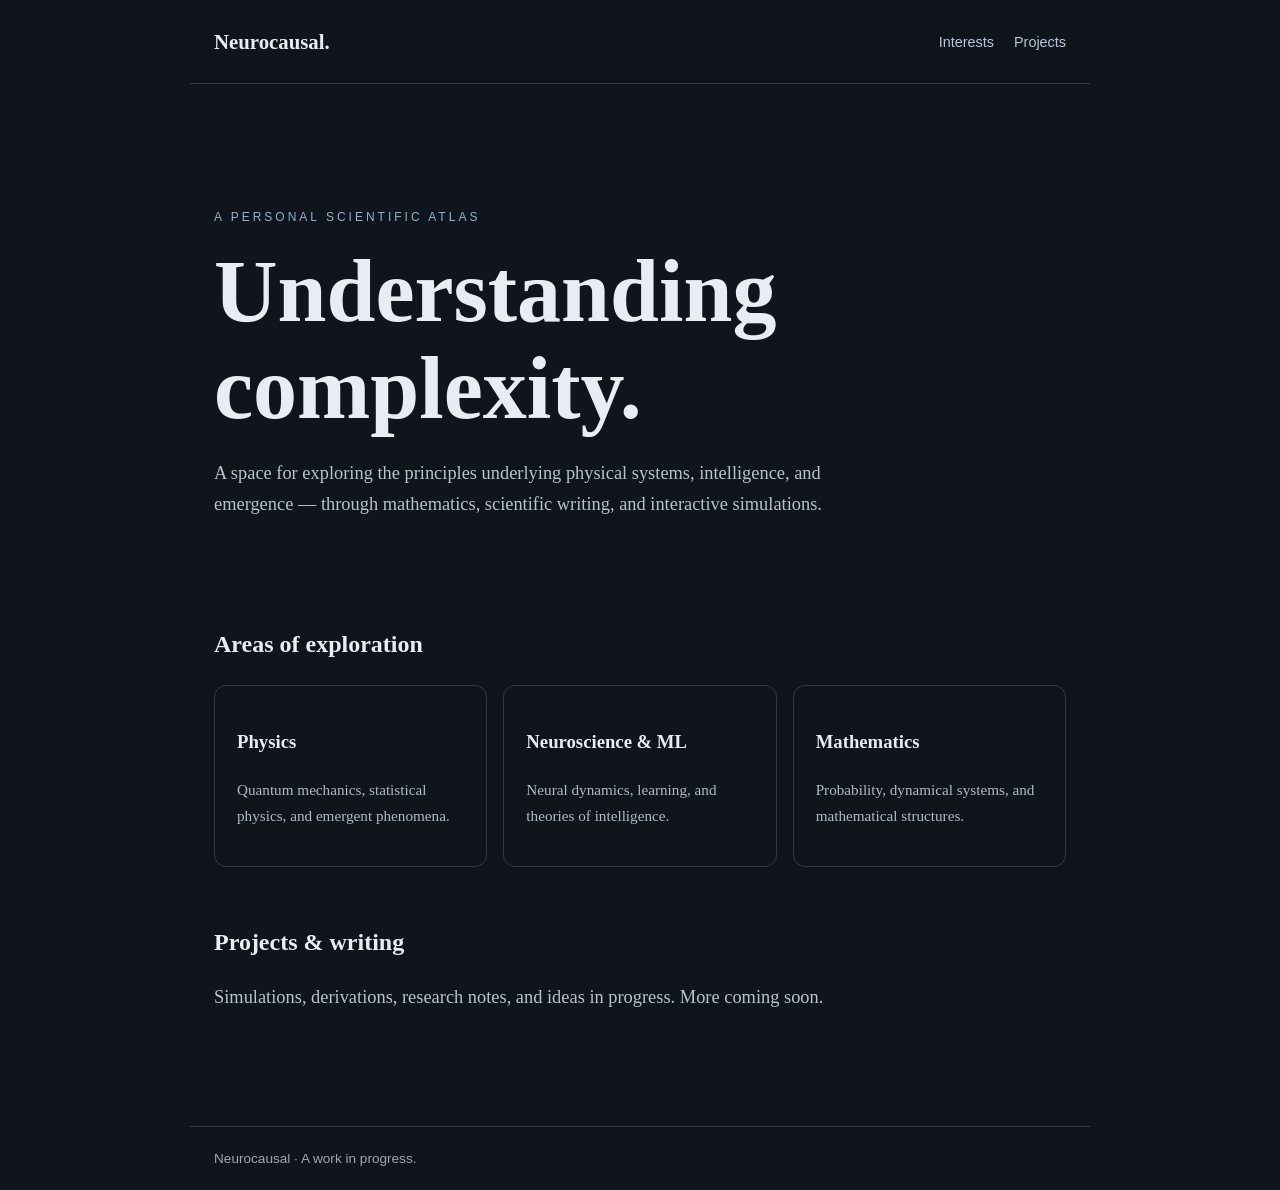
==== index.html @ ad8485de "Add initial HTML structure for Neurocausal site" ====
<!DOCTYPE html>
<html lang="en">
<head>
  <meta charset="UTF-8">
  <meta name="viewport" content="width=device-width, initial-scale=1.0">
  <meta name="description" content="Neurocausal — exploring physics, intelligence, and complex systems.">
  <title>Neurocausal | A Scientific Atlas</title>
  <style>
    * { box-sizing: border-box; }

    body {
      margin: 0;
      background: #10151c;
      color: #e8edf3;
      font-family: Georgia, serif;
      line-height: 1.7;
    }

    header, main, footer {
      max-width: 900px;
      margin: auto;
      padding: 24px;
    }

    header {
      display: flex;
      justify-content: space-between;
      align-items: center;
      border-bottom: 1px solid #303944;
    }

    .logo { font-size: 1.3rem; font-weight: bold; }

    nav a {
      color: #b8c7d9;
      text-decoration: none;
      margin-left: 16px;
      font-family: Arial, sans-serif;
      font-size: 0.9rem;
    }

    .hero { padding: 90px 0 65px; }

    .eyebrow {
      color: #83b8d7;
      text-transform: uppercase;
      letter-spacing: 3px;
      font: 0.75rem Arial, sans-serif;
    }

    h1 {
      font-size: clamp(3rem, 9vw, 5.5rem);
      line-height: 1.1;
      margin: 20px 0;
    }

    .intro { max-width: 620px; color: #b8c2ce; font-size: 1.15rem; }

    h2 { font-size: 1.5rem; }

    .grid {
      display: grid;
      grid-template-columns: repeat(auto-fit, minmax(210px, 1fr));
      gap: 16px;
    }

    .card {
      border: 1px solid #303944;
      border-radius: 12px;
      padding: 22px;
    }

    .card p { color: #aebac7; font-size: 0.95rem; }

    footer {
      margin-top: 70px;
      border-top: 1px solid #303944;
      color: #9aa7b5;
      font: 0.85rem Arial, sans-serif;
    }

    a:focus-visible { outline: 2px solid #83b8d7; }
  </style>
</head>
<body>
  <header>
    <div class="logo">Neurocausal.</div>
    <nav>
      <a href="#interests">Interests</a>
      <a href="#projects">Projects</a>
    </nav>
  </header>

  <main>
    <section class="hero">
      <p class="eyebrow">A personal scientific atlas</p>
      <h1>Understanding<br>complexity.</h1>
      <p class="intro">
        A space for exploring the principles underlying physical
        systems, intelligence, and emergence — through mathematics,
        scientific writing, and interactive simulations.
      </p>
    </section>

    <section id="interests">
      <h2>Areas of exploration</h2>
      <div class="grid">
        <article class="card">
          <h3>Physics</h3>
          <p>Quantum mechanics, statistical physics, and emergent phenomena.</p>
        </article>
        <article class="card">
          <h3>Neuroscience & ML</h3>
          <p>Neural dynamics, learning, and theories of intelligence.</p>
        </article>
        <article class="card">
          <h3>Mathematics</h3>
          <p>Probability, dynamical systems, and mathematical structures.</p>
        </article>
      </div>
    </section>

    <section id="projects" style="padding-top: 35px">
      <h2>Projects & writing</h2>
      <p class="intro">
        Simulations, derivations, research notes, and ideas in progress.
        More coming soon.
      </p>
    </section>
  </main>

  <footer>
    Neurocausal · A work in progress.
  </footer>
</body>
</html>
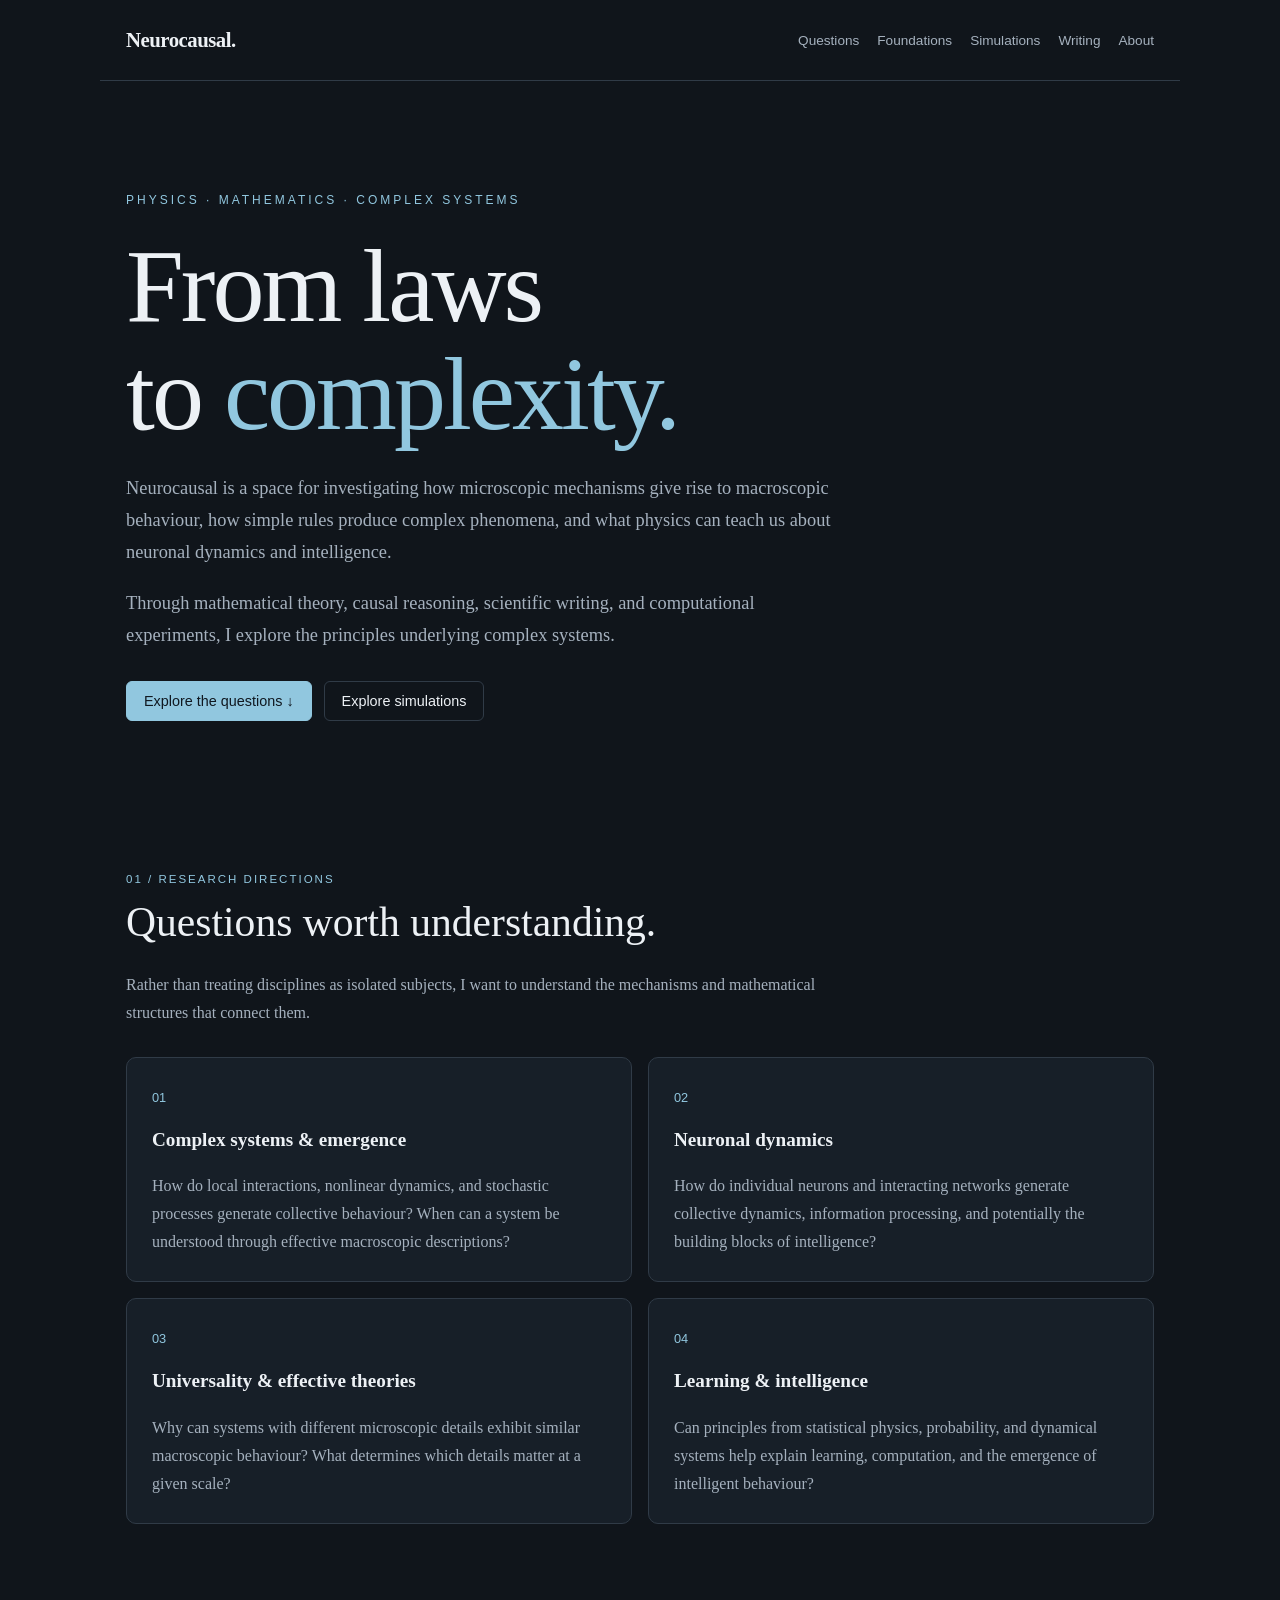
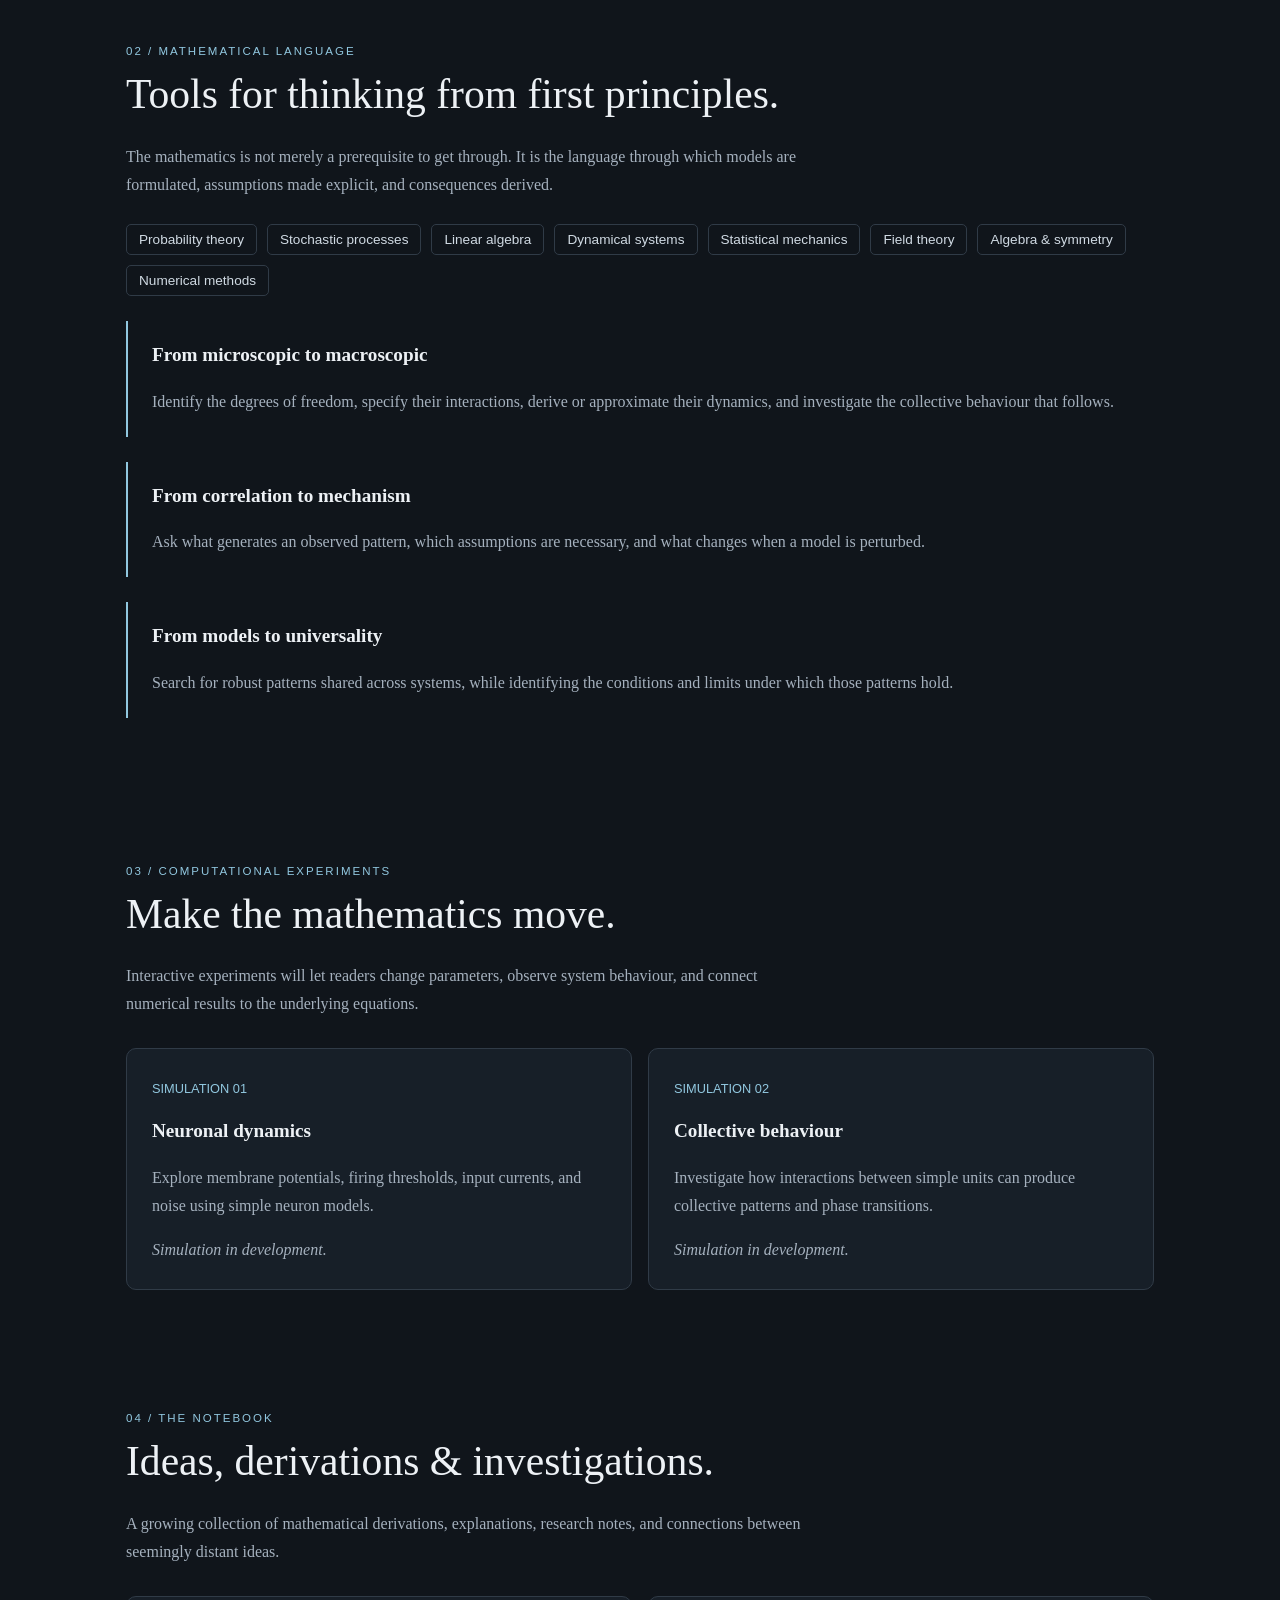
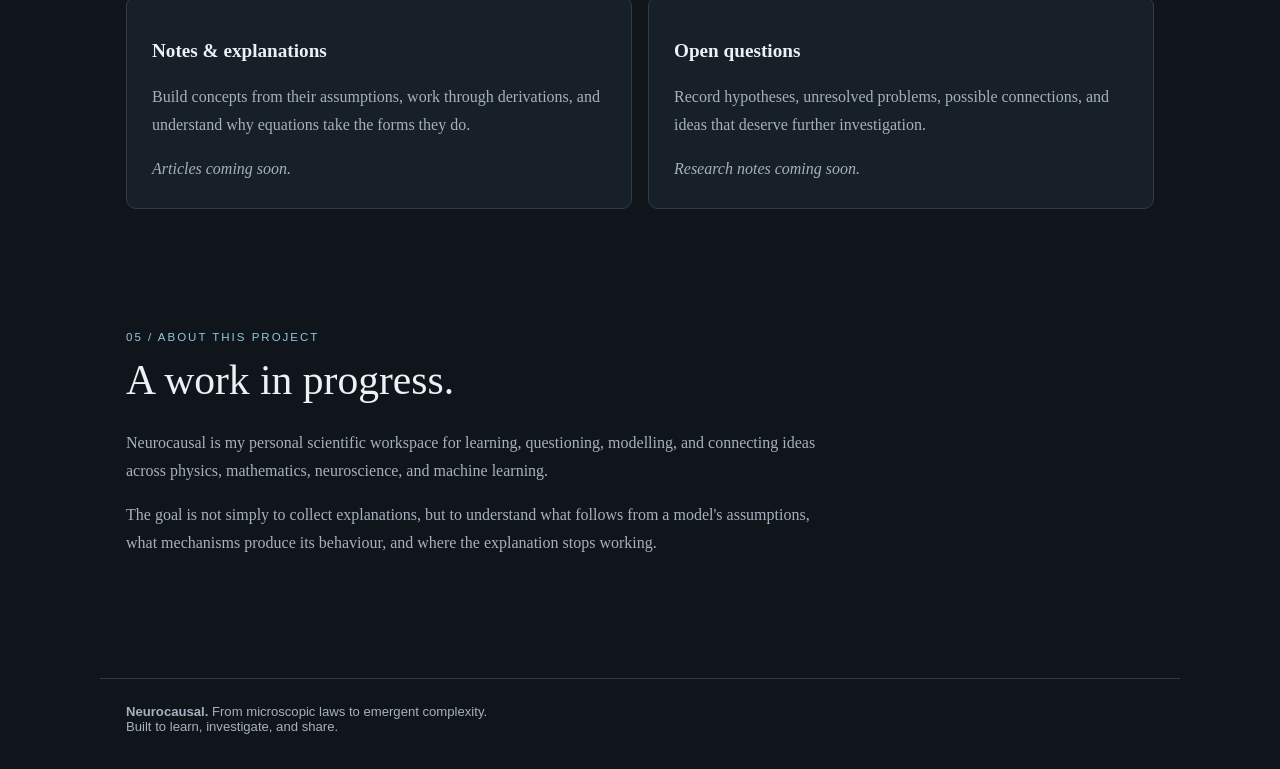
==== commit 70097b97: "Update index.html" ====
--- a/index.html
+++ b/index.html
@@ -4,134 +4,437 @@
 <head>
   <meta charset="UTF-8">
   <meta name="viewport" content="width=device-width, initial-scale=1.0">
-  <meta name="description" content="Neurocausal — exploring physics, intelligence, and complex systems.">
-  <title>Neurocausal | A Scientific Atlas</title>
+  <meta name="description" content="Neurocausal explores complex systems, neuronal dynamics, emergence, and intelligence through physics and mathematics.">
+  <title>Neurocausal — From Laws to Complexity</title>
+
   <style>
+    :root {
+      --bg: #10151b;
+      --panel: #171f28;
+      --text: #edf1f5;
+      --muted: #a5b1be;
+      --accent: #91c7df;
+      --border: #303b47;
+    }
+
     * { box-sizing: border-box; }
+
+    html { scroll-behavior: smooth; }
 
     body {
       margin: 0;
-      background: #10151c;
-      color: #e8edf3;
-      font-family: Georgia, serif;
-      line-height: 1.7;
-    }
-
-    header, main, footer {
-      max-width: 900px;
+      background: var(--bg);
+      color: var(--text);
+      font-family: Georgia, "Times New Roman", serif;
+      line-height: 1.75;
+    }
+
+    a { color: var(--accent); }
+
+    header {
+      max-width: 1080px;
       margin: auto;
-      padding: 24px;
-    }
-
-    header {
+      padding: 22px 26px;
       display: flex;
+      align-items: center;
       justify-content: space-between;
-      align-items: center;
-      border-bottom: 1px solid #303944;
-    }
-
-    .logo { font-size: 1.3rem; font-weight: bold; }
+      gap: 20px;
+      border-bottom: 1px solid var(--border);
+    }
+
+    .logo {
+      font-size: 1.3rem;
+      font-weight: bold;
+      letter-spacing: -0.5px;
+      color: var(--text);
+      text-decoration: none;
+    }
+
+    nav {
+      display: flex;
+      flex-wrap: wrap;
+      gap: 18px;
+      font: 0.85rem Arial, sans-serif;
+    }
 
     nav a {
-      color: #b8c7d9;
+      color: var(--muted);
       text-decoration: none;
-      margin-left: 16px;
-      font-family: Arial, sans-serif;
-      font-size: 0.9rem;
-    }
-
-    .hero { padding: 90px 0 65px; }
+    }
+
+    nav a:hover { color: var(--accent); }
+
+    main {
+      max-width: 1080px;
+      padding: 0 26px;
+      margin: auto;
+    }
+
+    .hero {
+      padding: 100px 0 85px;
+      max-width: 850px;
+    }
 
     .eyebrow {
-      color: #83b8d7;
+      color: var(--accent);
+      font: 0.75rem Arial, sans-serif;
+      letter-spacing: 3px;
       text-transform: uppercase;
-      letter-spacing: 3px;
-      font: 0.75rem Arial, sans-serif;
     }
 
     h1 {
-      font-size: clamp(3rem, 9vw, 5.5rem);
-      line-height: 1.1;
-      margin: 20px 0;
-    }
-
-    .intro { max-width: 620px; color: #b8c2ce; font-size: 1.15rem; }
-
-    h2 { font-size: 1.5rem; }
+      font-size: clamp(3.2rem, 9vw, 6.5rem);
+      line-height: 1.03;
+      letter-spacing: -3px;
+      margin: 25px 0;
+      font-weight: normal;
+    }
+
+    h1 span { color: var(--accent); }
+
+    .lead {
+      color: var(--muted);
+      font-size: 1.15rem;
+      max-width: 720px;
+    }
+
+    .hero-links {
+      display: flex;
+      flex-wrap: wrap;
+      gap: 12px;
+      margin-top: 30px;
+      font: 0.9rem Arial, sans-serif;
+    }
+
+    .link-primary, .link-secondary {
+      padding: 11px 17px;
+      border: 1px solid var(--border);
+      border-radius: 6px;
+      text-decoration: none;
+    }
+
+    .link-primary {
+      background: var(--accent);
+      color: #101820;
+      border-color: var(--accent);
+    }
+
+    .link-secondary { color: var(--text); }
+
+    section { padding: 55px 0; }
+
+    .section-label {
+      color: var(--accent);
+      text-transform: uppercase;
+      letter-spacing: 2px;
+      font: 0.72rem Arial, sans-serif;
+    }
+
+    h2 {
+      font-size: clamp(1.8rem, 4vw, 2.6rem);
+      font-weight: normal;
+      line-height: 1.25;
+      margin: 12px 0 22px;
+    }
+
+    .section-intro {
+      max-width: 690px;
+      color: var(--muted);
+    }
 
     .grid {
       display: grid;
-      grid-template-columns: repeat(auto-fit, minmax(210px, 1fr));
+      grid-template-columns: repeat(2, minmax(0, 1fr));
       gap: 16px;
+      margin-top: 30px;
     }
 
     .card {
-      border: 1px solid #303944;
-      border-radius: 12px;
-      padding: 22px;
-    }
-
-    .card p { color: #aebac7; font-size: 0.95rem; }
+      padding: 25px;
+      border: 1px solid var(--border);
+      border-radius: 10px;
+      background: var(--panel);
+    }
+
+    .number {
+      color: var(--accent);
+      font: 0.8rem Arial, sans-serif;
+    }
+
+    h3 { font-size: 1.2rem; margin: 12px 0; }
+
+    .card p { color: var(--muted); margin-bottom: 0; }
+
+    .toolkit {
+      display: flex;
+      flex-wrap: wrap;
+      gap: 10px;
+      margin-top: 25px;
+    }
+
+    .tag {
+      border: 1px solid var(--border);
+      padding: 7px 12px;
+      border-radius: 5px;
+      color: #d0dae3;
+      font: 0.85rem Arial, sans-serif;
+    }
+
+    .feature {
+      border-left: 2px solid var(--accent);
+      padding: 5px 0 5px 24px;
+      margin: 25px 0;
+    }
+
+    .feature p { color: var(--muted); }
+
+    .placeholder {
+      color: var(--muted);
+      font-style: italic;
+    }
 
     footer {
-      margin-top: 70px;
-      border-top: 1px solid #303944;
-      color: #9aa7b5;
-      font: 0.85rem Arial, sans-serif;
-    }
-
-    a:focus-visible { outline: 2px solid #83b8d7; }
+      max-width: 1080px;
+      margin: 50px auto 0;
+      padding: 25px 26px 35px;
+      border-top: 1px solid var(--border);
+      color: var(--muted);
+      font: 0.82rem Arial, sans-serif;
+    }
+
+    @media (max-width: 620px) {
+      header { align-items: flex-start; flex-direction: column; }
+      nav { gap: 14px; }
+      .hero { padding: 70px 0 55px; }
+      h1 { letter-spacing: -1.5px; }
+      .grid { grid-template-columns: 1fr; }
+      section { padding: 40px 0; }
+    }
   </style>
 </head>
+
 <body>
   <header>
-    <div class="logo">Neurocausal.</div>
-    <nav>
-      <a href="#interests">Interests</a>
-      <a href="#projects">Projects</a>
+    <a class="logo" href="#">Neurocausal.</a>
+    <nav aria-label="Main navigation">
+      <a href="#questions">Questions</a>
+      <a href="#foundations">Foundations</a>
+      <a href="#simulations">Simulations</a>
+      <a href="#writing">Writing</a>
+      <a href="#about">About</a>
     </nav>
   </header>
 
   <main>
     <section class="hero">
-      <p class="eyebrow">A personal scientific atlas</p>
-      <h1>Understanding<br>complexity.</h1>
-      <p class="intro">
-        A space for exploring the principles underlying physical
-        systems, intelligence, and emergence — through mathematics,
-        scientific writing, and interactive simulations.
-      </p>
-    </section>
-
-    <section id="interests">
-      <h2>Areas of exploration</h2>
+      <p class="eyebrow">Physics · Mathematics · Complex Systems</p>
+
+      <h1>From laws<br>to <span>complexity.</span></h1>
+
+      <p class="lead">
+        Neurocausal is a space for investigating how microscopic
+        mechanisms give rise to macroscopic behaviour, how simple
+        rules produce complex phenomena, and what physics can teach
+        us about neuronal dynamics and intelligence.
+      </p>
+
+      <p class="lead">
+        Through mathematical theory, causal reasoning, scientific
+        writing, and computational experiments, I explore the
+        principles underlying complex systems.
+      </p>
+
+      <div class="hero-links">
+        <a class="link-primary" href="#questions">Explore the questions ↓</a>
+        <a class="link-secondary" href="#simulations">Explore simulations</a>
+      </div>
+    </section>
+
+    <section id="questions">
+      <p class="section-label">01 / Research directions</p>
+      <h2>Questions worth understanding.</h2>
+      <p class="section-intro">
+        Rather than treating disciplines as isolated subjects,
+        I want to understand the mechanisms and mathematical
+        structures that connect them.
+      </p>
+
       <div class="grid">
         <article class="card">
-          <h3>Physics</h3>
-          <p>Quantum mechanics, statistical physics, and emergent phenomena.</p>
-        </article>
-        <article class="card">
-          <h3>Neuroscience & ML</h3>
-          <p>Neural dynamics, learning, and theories of intelligence.</p>
-        </article>
-        <article class="card">
-          <h3>Mathematics</h3>
-          <p>Probability, dynamical systems, and mathematical structures.</p>
-        </article>
-      </div>
-    </section>
-
-    <section id="projects" style="padding-top: 35px">
-      <h2>Projects & writing</h2>
-      <p class="intro">
-        Simulations, derivations, research notes, and ideas in progress.
-        More coming soon.
+          <span class="number">01</span>
+          <h3>Complex systems & emergence</h3>
+          <p>
+            How do local interactions, nonlinear dynamics, and
+            stochastic processes generate collective behaviour?
+            When can a system be understood through effective
+            macroscopic descriptions?
+          </p>
+        </article>
+
+        <article class="card">
+          <span class="number">02</span>
+          <h3>Neuronal dynamics</h3>
+          <p>
+            How do individual neurons and interacting networks
+            generate collective dynamics, information processing,
+            and potentially the building blocks of intelligence?
+          </p>
+        </article>
+
+        <article class="card">
+          <span class="number">03</span>
+          <h3>Universality & effective theories</h3>
+          <p>
+            Why can systems with different microscopic details
+            exhibit similar macroscopic behaviour? What determines
+            which details matter at a given scale?
+          </p>
+        </article>
+
+        <article class="card">
+          <span class="number">04</span>
+          <h3>Learning & intelligence</h3>
+          <p>
+            Can principles from statistical physics, probability,
+            and dynamical systems help explain learning, computation,
+            and the emergence of intelligent behaviour?
+          </p>
+        </article>
+      </div>
+    </section>
+
+    <section id="foundations">
+      <p class="section-label">02 / Mathematical language</p>
+      <h2>Tools for thinking from first principles.</h2>
+      <p class="section-intro">
+        The mathematics is not merely a prerequisite to get through.
+        It is the language through which models are formulated,
+        assumptions made explicit, and consequences derived.
+      </p>
+
+      <div class="toolkit">
+        <span class="tag">Probability theory</span>
+        <span class="tag">Stochastic processes</span>
+        <span class="tag">Linear algebra</span>
+        <span class="tag">Dynamical systems</span>
+        <span class="tag">Statistical mechanics</span>
+        <span class="tag">Field theory</span>
+        <span class="tag">Algebra & symmetry</span>
+        <span class="tag">Numerical methods</span>
+      </div>
+
+      <div class="feature">
+        <h3>From microscopic to macroscopic</h3>
+        <p>
+          Identify the degrees of freedom, specify their interactions,
+          derive or approximate their dynamics, and investigate the
+          collective behaviour that follows.
+        </p>
+      </div>
+
+      <div class="feature">
+        <h3>From correlation to mechanism</h3>
+        <p>
+          Ask what generates an observed pattern, which assumptions
+          are necessary, and what changes when a model is perturbed.
+        </p>
+      </div>
+
+      <div class="feature">
+        <h3>From models to universality</h3>
+        <p>
+          Search for robust patterns shared across systems, while
+          identifying the conditions and limits under which those
+          patterns hold.
+        </p>
+      </div>
+    </section>
+
+    <section id="simulations">
+      <p class="section-label">03 / Computational experiments</p>
+      <h2>Make the mathematics move.</h2>
+      <p class="section-intro">
+        Interactive experiments will let readers change parameters,
+        observe system behaviour, and connect numerical results
+        to the underlying equations.
+      </p>
+
+      <div class="grid">
+        <article class="card">
+          <span class="number">SIMULATION 01</span>
+          <h3>Neuronal dynamics</h3>
+          <p>
+            Explore membrane potentials, firing thresholds,
+            input currents, and noise using simple neuron models.
+          </p>
+          <p class="placeholder">Simulation in development.</p>
+        </article>
+
+        <article class="card">
+          <span class="number">SIMULATION 02</span>
+          <h3>Collective behaviour</h3>
+          <p>
+            Investigate how interactions between simple units
+            can produce collective patterns and phase transitions.
+          </p>
+          <p class="placeholder">Simulation in development.</p>
+        </article>
+      </div>
+    </section>
+
+    <section id="writing">
+      <p class="section-label">04 / The notebook</p>
+      <h2>Ideas, derivations & investigations.</h2>
+      <p class="section-intro">
+        A growing collection of mathematical derivations,
+        explanations, research notes, and connections between
+        seemingly distant ideas.
+      </p>
+
+      <div class="grid">
+        <article class="card">
+          <h3>Notes & explanations</h3>
+          <p>
+            Build concepts from their assumptions, work through
+            derivations, and understand why equations take the
+            forms they do.
+          </p>
+          <p class="placeholder">Articles coming soon.</p>
+        </article>
+
+        <article class="card">
+          <h3>Open questions</h3>
+          <p>
+            Record hypotheses, unresolved problems, possible
+            connections, and ideas that deserve further investigation.
+          </p>
+          <p class="placeholder">Research notes coming soon.</p>
+        </article>
+      </div>
+    </section>
+
+    <section id="about">
+      <p class="section-label">05 / About this project</p>
+      <h2>A work in progress.</h2>
+      <p class="section-intro">
+        Neurocausal is my personal scientific workspace for learning,
+        questioning, modelling, and connecting ideas across physics,
+        mathematics, neuroscience, and machine learning.
+      </p>
+      <p class="section-intro">
+        The goal is not simply to collect explanations, but to
+        understand what follows from a model's assumptions, what
+        mechanisms produce its behaviour, and where the explanation
+        stops working.
       </p>
     </section>
   </main>
 
   <footer>
-    Neurocausal · A work in progress.
+    <strong>Neurocausal.</strong>
+    From microscopic laws to emergent complexity.
+    <br>
+    Built to learn, investigate, and share.
   </footer>
 </body>
 </html>
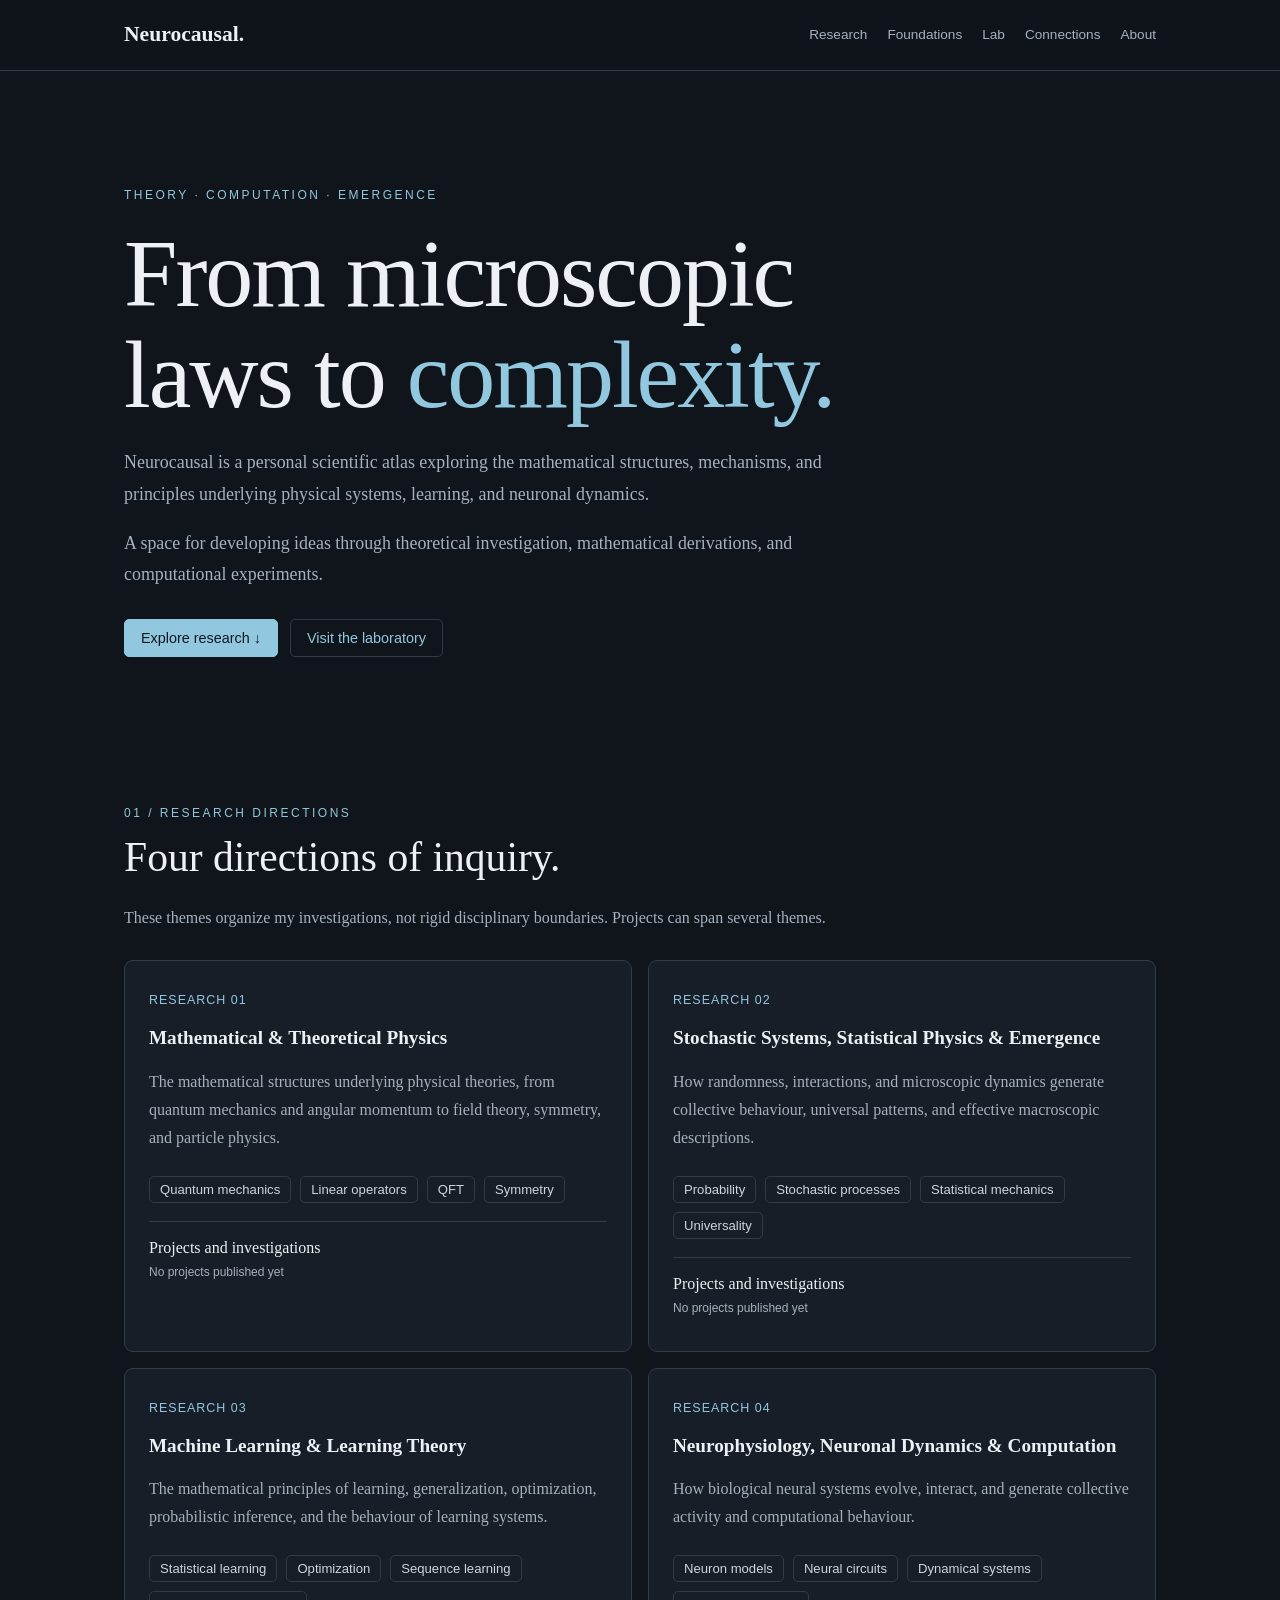
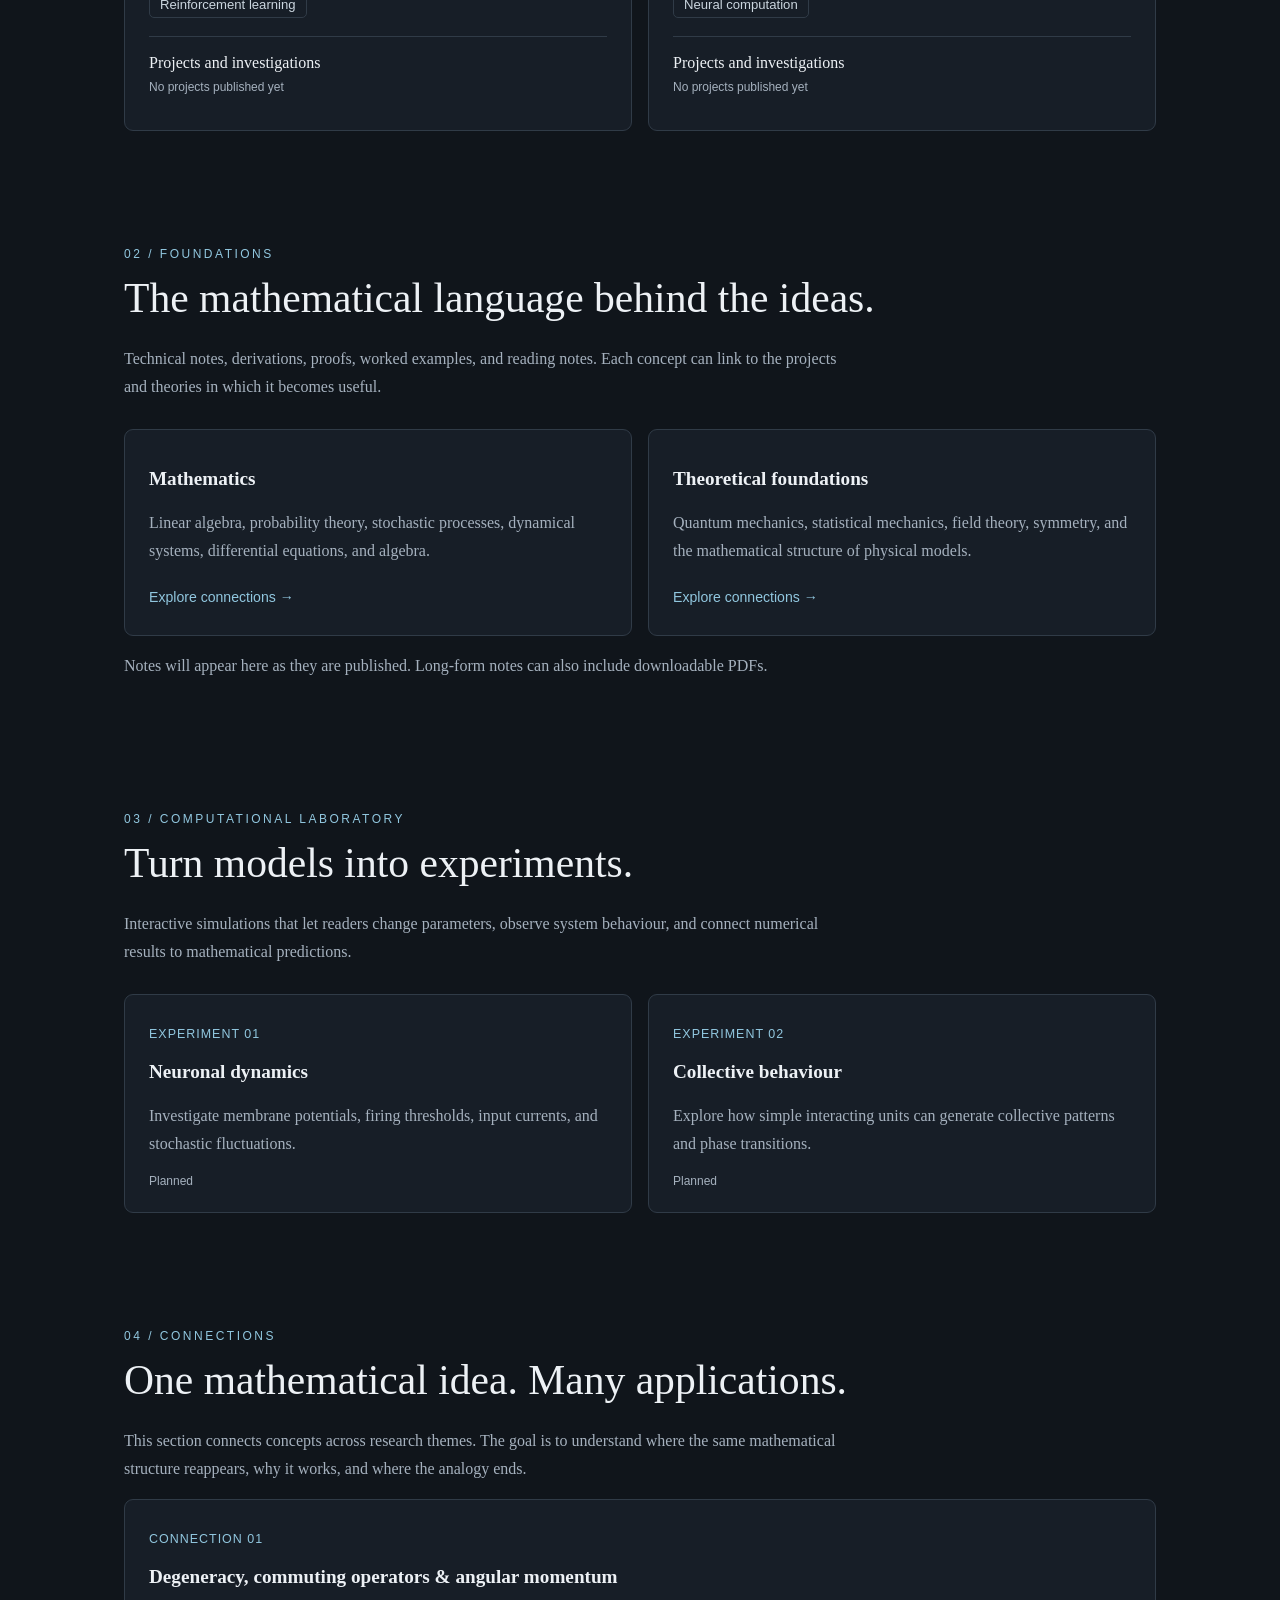
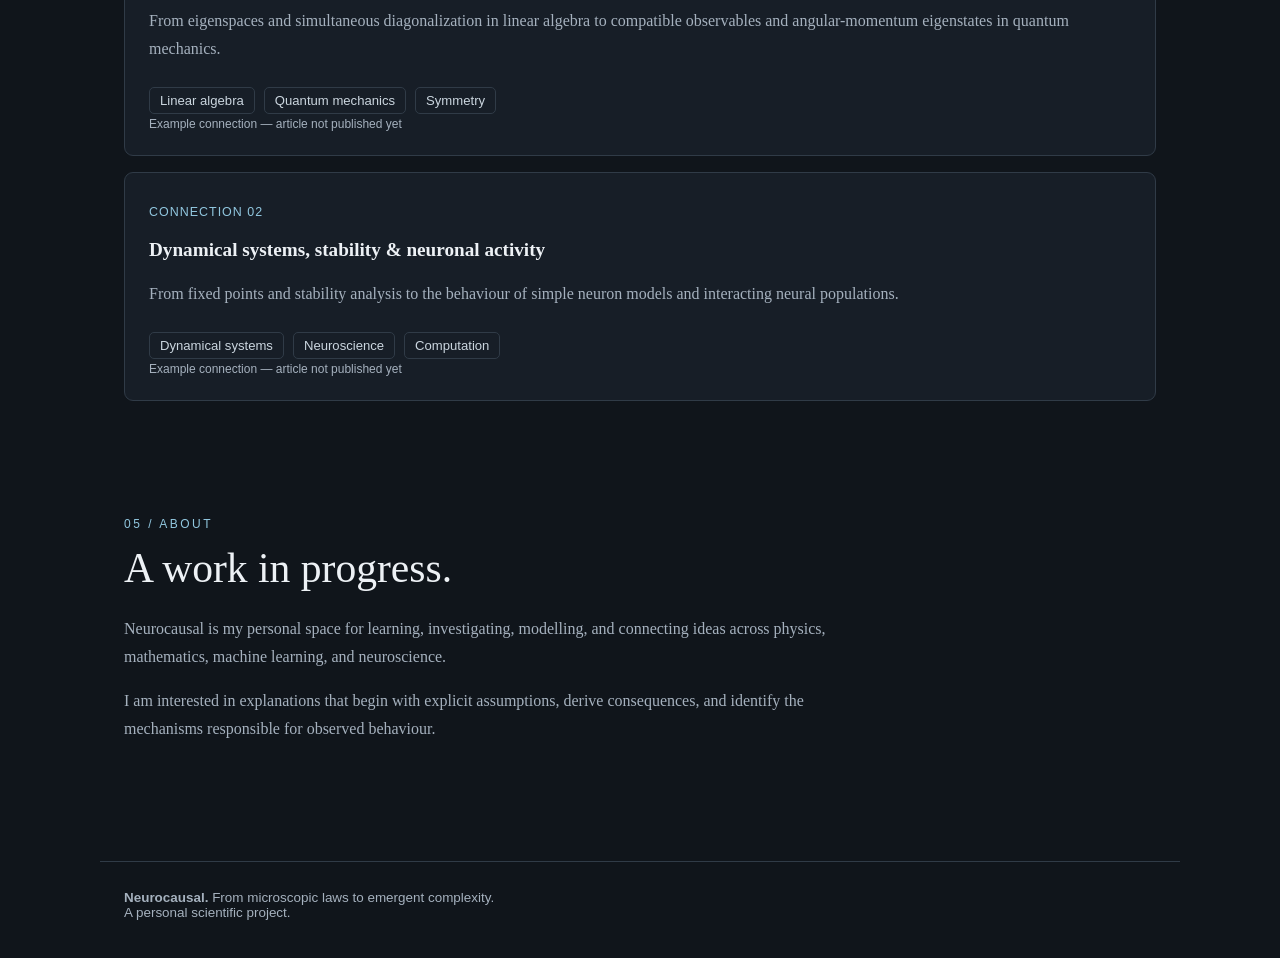
==== commit 4664b2ab: "Update index.html" ====
--- a/index.html
+++ b/index.html
@@ -3,57 +3,65 @@
 <html lang="en">
 <head>
   <meta charset="UTF-8">
-  <meta name="viewport" content="width=device-width, initial-scale=1.0">
-  <meta name="description" content="Neurocausal explores complex systems, neuronal dynamics, emergence, and intelligence through physics and mathematics.">
-  <title>Neurocausal — From Laws to Complexity</title>
+  <meta name="viewport" content="width=device-width, initial-scale=1">
+  <meta name="description" content="Neurocausal explores mathematical physics, emergence, machine learning, and neuronal dynamics through theory and computation.">
+  <title>Neurocausal — A Scientific Knowledge Atlas</title>
 
   <style>
     :root {
       --bg: #10151b;
-      --panel: #171f28;
+      --panel: #171e27;
       --text: #edf1f5;
       --muted: #a5b1be;
       --accent: #91c7df;
       --border: #303b47;
+      --width: 1080px;
     }
 
     * { box-sizing: border-box; }
 
-    html { scroll-behavior: smooth; }
+    html { scroll-behavior: smooth; scroll-padding-top: 90px; }
 
     body {
       margin: 0;
       background: var(--bg);
       color: var(--text);
-      font-family: Georgia, "Times New Roman", serif;
-      line-height: 1.75;
+      font: 16px/1.75 Georgia, "Times New Roman", serif;
     }
 
     a { color: var(--accent); }
 
     header {
-      max-width: 1080px;
+      position: sticky;
+      top: 0;
+      z-index: 10;
+      background: #10151bf2;
+      backdrop-filter: blur(12px);
+      border-bottom: 1px solid var(--border);
+    }
+
+    .nav {
+      max-width: var(--width);
       margin: auto;
-      padding: 22px 26px;
+      padding: 16px 24px;
       display: flex;
+      justify-content: space-between;
       align-items: center;
-      justify-content: space-between;
-      gap: 20px;
-      border-bottom: 1px solid var(--border);
+      gap: 24px;
     }
 
     .logo {
-      font-size: 1.3rem;
+      font-size: 1.35rem;
       font-weight: bold;
-      letter-spacing: -0.5px;
       color: var(--text);
       text-decoration: none;
+      white-space: nowrap;
     }
 
     nav {
       display: flex;
+      gap: 20px;
       flex-wrap: wrap;
-      gap: 18px;
       font: 0.85rem Arial, sans-serif;
     }
 
@@ -62,83 +70,77 @@
       text-decoration: none;
     }
 
-    nav a:hover { color: var(--accent); }
+    nav a:hover, .text-link:hover { color: white; }
 
     main {
-      max-width: 1080px;
-      padding: 0 26px;
+      max-width: var(--width);
+      padding: 0 24px;
       margin: auto;
     }
 
     .hero {
-      padding: 100px 0 85px;
+      padding: 105px 0 85px;
       max-width: 850px;
     }
 
-    .eyebrow {
+    .eyebrow, .section-label {
       color: var(--accent);
       font: 0.75rem Arial, sans-serif;
-      letter-spacing: 3px;
+      letter-spacing: 2.5px;
       text-transform: uppercase;
     }
 
     h1 {
-      font-size: clamp(3.2rem, 9vw, 6.5rem);
-      line-height: 1.03;
-      letter-spacing: -3px;
-      margin: 25px 0;
+      font-size: clamp(3.1rem, 8vw, 6rem);
+      line-height: 1.05;
       font-weight: normal;
+      letter-spacing: -2px;
+      margin: 22px 0;
     }
 
     h1 span { color: var(--accent); }
-
-    .lead {
-      color: var(--muted);
-      font-size: 1.15rem;
-      max-width: 720px;
-    }
-
-    .hero-links {
-      display: flex;
-      flex-wrap: wrap;
-      gap: 12px;
-      margin-top: 30px;
-      font: 0.9rem Arial, sans-serif;
-    }
-
-    .link-primary, .link-secondary {
-      padding: 11px 17px;
-      border: 1px solid var(--border);
-      border-radius: 6px;
-      text-decoration: none;
-    }
-
-    .link-primary {
-      background: var(--accent);
-      color: #101820;
-      border-color: var(--accent);
-    }
-
-    .link-secondary { color: var(--text); }
-
-    section { padding: 55px 0; }
-
-    .section-label {
-      color: var(--accent);
-      text-transform: uppercase;
-      letter-spacing: 2px;
-      font: 0.72rem Arial, sans-serif;
-    }
 
     h2 {
       font-size: clamp(1.8rem, 4vw, 2.6rem);
       font-weight: normal;
       line-height: 1.25;
-      margin: 12px 0 22px;
-    }
-
-    .section-intro {
-      max-width: 690px;
+      margin: 12px 0 20px;
+    }
+
+    h3 { line-height: 1.4; }
+
+    .lead {
+      color: var(--muted);
+      font-size: 1.12rem;
+      max-width: 740px;
+    }
+
+    .actions {
+      display: flex;
+      flex-wrap: wrap;
+      gap: 12px;
+      margin-top: 28px;
+      font: 0.9rem Arial, sans-serif;
+    }
+
+    .button {
+      display: inline-block;
+      padding: 10px 16px;
+      border: 1px solid var(--border);
+      border-radius: 5px;
+      text-decoration: none;
+    }
+
+    .primary {
+      background: var(--accent);
+      color: #101820;
+      border-color: var(--accent);
+    }
+
+    section { padding: 52px 0; }
+
+    .intro {
+      max-width: 720px;
       color: var(--muted);
     }
 
@@ -146,286 +148,347 @@
       display: grid;
       grid-template-columns: repeat(2, minmax(0, 1fr));
       gap: 16px;
-      margin-top: 30px;
+      margin-top: 28px;
     }
 
     .card {
-      padding: 25px;
+      padding: 24px;
       border: 1px solid var(--border);
-      border-radius: 10px;
+      border-radius: 9px;
       background: var(--panel);
-    }
+      min-width: 0;
+    }
+
+    .card h3 { margin: 12px 0 8px; font-size: 1.2rem; }
+
+    .card p { color: var(--muted); }
 
     .number {
       color: var(--accent);
-      font: 0.8rem Arial, sans-serif;
-    }
-
-    h3 { font-size: 1.2rem; margin: 12px 0; }
-
-    .card p { color: var(--muted); margin-bottom: 0; }
-
-    .toolkit {
+      font: 0.78rem Arial, sans-serif;
+      letter-spacing: 1px;
+    }
+
+    .text-link {
+      display: inline-block;
+      margin-top: 8px;
+      text-decoration: none;
+      font: 0.88rem Arial, sans-serif;
+    }
+
+    .tags {
       display: flex;
       flex-wrap: wrap;
-      gap: 10px;
-      margin-top: 25px;
+      gap: 9px;
+      margin-top: 24px;
     }
 
     .tag {
       border: 1px solid var(--border);
-      padding: 7px 12px;
       border-radius: 5px;
-      color: #d0dae3;
-      font: 0.85rem Arial, sans-serif;
-    }
-
-    .feature {
+      padding: 5px 10px;
+      color: #cbd6df;
+      font: 0.82rem Arial, sans-serif;
+    }
+
+    .project-list {
+      list-style: none;
+      padding: 0;
+      margin: 18px 0 0;
+    }
+
+    .project-list li {
+      padding: 12px 0;
+      border-top: 1px solid var(--border);
+    }
+
+    .status {
+      display: block;
+      font: 0.75rem Arial, sans-serif;
+      color: var(--muted);
+      margin-top: 3px;
+    }
+
+    .note {
       border-left: 2px solid var(--accent);
-      padding: 5px 0 5px 24px;
-      margin: 25px 0;
-    }
-
-    .feature p { color: var(--muted); }
-
-    .placeholder {
-      color: var(--muted);
-      font-style: italic;
+      padding-left: 20px;
+      margin-top: 25px;
     }
 
     footer {
-      max-width: 1080px;
+      max-width: var(--width);
       margin: 50px auto 0;
-      padding: 25px 26px 35px;
+      padding: 28px 24px 38px;
       border-top: 1px solid var(--border);
       color: var(--muted);
-      font: 0.82rem Arial, sans-serif;
-    }
-
-    @media (max-width: 620px) {
-      header { align-items: flex-start; flex-direction: column; }
-      nav { gap: 14px; }
+      font: 0.84rem Arial, sans-serif;
+    }
+
+    :focus-visible {
+      outline: 2px solid var(--accent);
+      outline-offset: 4px;
+    }
+
+    @media (max-width: 700px) {
+      .nav { align-items: flex-start; flex-direction: column; gap: 12px; }
+      nav { gap: 12px 18px; }
       .hero { padding: 70px 0 55px; }
-      h1 { letter-spacing: -1.5px; }
+      h1 { letter-spacing: -1px; }
       .grid { grid-template-columns: 1fr; }
-      section { padding: 40px 0; }
+      section { padding: 38px 0; }
     }
   </style>
 </head>
 
 <body>
   <header>
-    <a class="logo" href="#">Neurocausal.</a>
-    <nav aria-label="Main navigation">
-      <a href="#questions">Questions</a>
-      <a href="#foundations">Foundations</a>
-      <a href="#simulations">Simulations</a>
-      <a href="#writing">Writing</a>
-      <a href="#about">About</a>
-    </nav>
+    <div class="nav">
+      <a class="logo" href="#home">Neurocausal.</a>
+      <nav aria-label="Main navigation">
+        <a href="#research">Research</a>
+        <a href="#foundations">Foundations</a>
+        <a href="#lab">Lab</a>
+        <a href="#connections">Connections</a>
+        <a href="#about">About</a>
+      </nav>
+    </div>
   </header>
 
   <main>
-    <section class="hero">
-      <p class="eyebrow">Physics · Mathematics · Complex Systems</p>
-
-      <h1>From laws<br>to <span>complexity.</span></h1>
-
+    <section class="hero" id="home">
+      <p class="eyebrow">Theory · Computation · Emergence</p>
+      <h1>From microscopic laws to <span>complexity.</span></h1>
       <p class="lead">
-        Neurocausal is a space for investigating how microscopic
-        mechanisms give rise to macroscopic behaviour, how simple
-        rules produce complex phenomena, and what physics can teach
-        us about neuronal dynamics and intelligence.
-      </p>
-
+        Neurocausal is a personal scientific atlas exploring the
+        mathematical structures, mechanisms, and principles underlying
+        physical systems, learning, and neuronal dynamics.
+      </p>
       <p class="lead">
-        Through mathematical theory, causal reasoning, scientific
-        writing, and computational experiments, I explore the
-        principles underlying complex systems.
-      </p>
-
-      <div class="hero-links">
-        <a class="link-primary" href="#questions">Explore the questions ↓</a>
-        <a class="link-secondary" href="#simulations">Explore simulations</a>
+        A space for developing ideas through theoretical investigation,
+        mathematical derivations, and computational experiments.
+      </p>
+      <div class="actions">
+        <a class="button primary" href="#research">Explore research ↓</a>
+        <a class="button" href="#lab">Visit the laboratory</a>
       </div>
     </section>
 
-    <section id="questions">
+    <section id="research">
       <p class="section-label">01 / Research directions</p>
-      <h2>Questions worth understanding.</h2>
-      <p class="section-intro">
-        Rather than treating disciplines as isolated subjects,
-        I want to understand the mechanisms and mathematical
-        structures that connect them.
+      <h2>Four directions of inquiry.</h2>
+      <p class="intro">
+        These themes organize my investigations, not rigid disciplinary
+        boundaries. Projects can span several themes.
       </p>
 
       <div class="grid">
         <article class="card">
-          <span class="number">01</span>
-          <h3>Complex systems & emergence</h3>
-          <p>
-            How do local interactions, nonlinear dynamics, and
-            stochastic processes generate collective behaviour?
-            When can a system be understood through effective
-            macroscopic descriptions?
-          </p>
-        </article>
-
-        <article class="card">
-          <span class="number">02</span>
-          <h3>Neuronal dynamics</h3>
-          <p>
-            How do individual neurons and interacting networks
-            generate collective dynamics, information processing,
-            and potentially the building blocks of intelligence?
-          </p>
-        </article>
-
-        <article class="card">
-          <span class="number">03</span>
-          <h3>Universality & effective theories</h3>
-          <p>
-            Why can systems with different microscopic details
-            exhibit similar macroscopic behaviour? What determines
-            which details matter at a given scale?
-          </p>
-        </article>
-
-        <article class="card">
-          <span class="number">04</span>
-          <h3>Learning & intelligence</h3>
-          <p>
-            Can principles from statistical physics, probability,
-            and dynamical systems help explain learning, computation,
-            and the emergence of intelligent behaviour?
-          </p>
+          <span class="number">RESEARCH 01</span>
+          <h3>Mathematical & Theoretical Physics</h3>
+          <p>
+            The mathematical structures underlying physical theories,
+            from quantum mechanics and angular momentum to field theory,
+            symmetry, and particle physics.
+          </p>
+          <div class="tags">
+            <span class="tag">Quantum mechanics</span>
+            <span class="tag">Linear operators</span>
+            <span class="tag">QFT</span>
+            <span class="tag">Symmetry</span>
+          </div>
+          <ul class="project-list">
+            <li>
+              <span>Projects and investigations</span>
+              <span class="status">No projects published yet</span>
+            </li>
+          </ul>
+        </article>
+
+        <article class="card">
+          <span class="number">RESEARCH 02</span>
+          <h3>Stochastic Systems, Statistical Physics & Emergence</h3>
+          <p>
+            How randomness, interactions, and microscopic dynamics
+            generate collective behaviour, universal patterns,
+            and effective macroscopic descriptions.
+          </p>
+          <div class="tags">
+            <span class="tag">Probability</span>
+            <span class="tag">Stochastic processes</span>
+            <span class="tag">Statistical mechanics</span>
+            <span class="tag">Universality</span>
+          </div>
+          <ul class="project-list">
+            <li>
+              <span>Projects and investigations</span>
+              <span class="status">No projects published yet</span>
+            </li>
+          </ul>
+        </article>
+
+        <article class="card">
+          <span class="number">RESEARCH 03</span>
+          <h3>Machine Learning & Learning Theory</h3>
+          <p>
+            The mathematical principles of learning, generalization,
+            optimization, probabilistic inference, and the behaviour
+            of learning systems.
+          </p>
+          <div class="tags">
+            <span class="tag">Statistical learning</span>
+            <span class="tag">Optimization</span>
+            <span class="tag">Sequence learning</span>
+            <span class="tag">Reinforcement learning</span>
+          </div>
+          <ul class="project-list">
+            <li>
+              <span>Projects and investigations</span>
+              <span class="status">No projects published yet</span>
+            </li>
+          </ul>
+        </article>
+
+        <article class="card">
+          <span class="number">RESEARCH 04</span>
+          <h3>Neurophysiology, Neuronal Dynamics & Computation</h3>
+          <p>
+            How biological neural systems evolve, interact, and
+            generate collective activity and computational behaviour.
+          </p>
+          <div class="tags">
+            <span class="tag">Neuron models</span>
+            <span class="tag">Neural circuits</span>
+            <span class="tag">Dynamical systems</span>
+            <span class="tag">Neural computation</span>
+          </div>
+          <ul class="project-list">
+            <li>
+              <span>Projects and investigations</span>
+              <span class="status">No projects published yet</span>
+            </li>
+          </ul>
         </article>
       </div>
     </section>
 
     <section id="foundations">
-      <p class="section-label">02 / Mathematical language</p>
-      <h2>Tools for thinking from first principles.</h2>
-      <p class="section-intro">
-        The mathematics is not merely a prerequisite to get through.
-        It is the language through which models are formulated,
-        assumptions made explicit, and consequences derived.
-      </p>
-
-      <div class="toolkit">
-        <span class="tag">Probability theory</span>
-        <span class="tag">Stochastic processes</span>
-        <span class="tag">Linear algebra</span>
-        <span class="tag">Dynamical systems</span>
-        <span class="tag">Statistical mechanics</span>
-        <span class="tag">Field theory</span>
-        <span class="tag">Algebra & symmetry</span>
-        <span class="tag">Numerical methods</span>
+      <p class="section-label">02 / Foundations</p>
+      <h2>The mathematical language behind the ideas.</h2>
+      <p class="intro">
+        Technical notes, derivations, proofs, worked examples, and
+        reading notes. Each concept can link to the projects and
+        theories in which it becomes useful.
+      </p>
+
+      <div class="grid">
+        <article class="card">
+          <h3>Mathematics</h3>
+          <p>
+            Linear algebra, probability theory, stochastic processes,
+            dynamical systems, differential equations, and algebra.
+          </p>
+          <a class="text-link" href="#connections">Explore connections →</a>
+        </article>
+        <article class="card">
+          <h3>Theoretical foundations</h3>
+          <p>
+            Quantum mechanics, statistical mechanics, field theory,
+            symmetry, and the mathematical structure of physical models.
+          </p>
+          <a class="text-link" href="#connections">Explore connections →</a>
+        </article>
       </div>
 
-      <div class="feature">
-        <h3>From microscopic to macroscopic</h3>
-        <p>
-          Identify the degrees of freedom, specify their interactions,
-          derive or approximate their dynamics, and investigate the
-          collective behaviour that follows.
-        </p>
-      </div>
-
-      <div class="feature">
-        <h3>From correlation to mechanism</h3>
-        <p>
-          Ask what generates an observed pattern, which assumptions
-          are necessary, and what changes when a model is perturbed.
-        </p>
-      </div>
-
-      <div class="feature">
-        <h3>From models to universality</h3>
-        <p>
-          Search for robust patterns shared across systems, while
-          identifying the conditions and limits under which those
-          patterns hold.
-        </p>
+      <p class="intro">
+        Notes will appear here as they are published. Long-form notes
+        can also include downloadable PDFs.
+      </p>
+    </section>
+
+    <section id="lab">
+      <p class="section-label">03 / Computational laboratory</p>
+      <h2>Turn models into experiments.</h2>
+      <p class="intro">
+        Interactive simulations that let readers change parameters,
+        observe system behaviour, and connect numerical results
+        to mathematical predictions.
+      </p>
+
+      <div class="grid">
+        <article class="card">
+          <span class="number">EXPERIMENT 01</span>
+          <h3>Neuronal dynamics</h3>
+          <p>
+            Investigate membrane potentials, firing thresholds,
+            input currents, and stochastic fluctuations.
+          </p>
+          <span class="status">Planned</span>
+        </article>
+        <article class="card">
+          <span class="number">EXPERIMENT 02</span>
+          <h3>Collective behaviour</h3>
+          <p>
+            Explore how simple interacting units can generate
+            collective patterns and phase transitions.
+          </p>
+          <span class="status">Planned</span>
+        </article>
       </div>
     </section>
 
-    <section id="simulations">
-      <p class="section-label">03 / Computational experiments</p>
-      <h2>Make the mathematics move.</h2>
-      <p class="section-intro">
-        Interactive experiments will let readers change parameters,
-        observe system behaviour, and connect numerical results
-        to the underlying equations.
-      </p>
-
-      <div class="grid">
-        <article class="card">
-          <span class="number">SIMULATION 01</span>
-          <h3>Neuronal dynamics</h3>
-          <p>
-            Explore membrane potentials, firing thresholds,
-            input currents, and noise using simple neuron models.
-          </p>
-          <p class="placeholder">Simulation in development.</p>
-        </article>
-
-        <article class="card">
-          <span class="number">SIMULATION 02</span>
-          <h3>Collective behaviour</h3>
-          <p>
-            Investigate how interactions between simple units
-            can produce collective patterns and phase transitions.
-          </p>
-          <p class="placeholder">Simulation in development.</p>
-        </article>
-      </div>
+    <section id="connections">
+      <p class="section-label">04 / Connections</p>
+      <h2>One mathematical idea. Many applications.</h2>
+      <p class="intro">
+        This section connects concepts across research themes.
+        The goal is to understand where the same mathematical
+        structure reappears, why it works, and where the analogy ends.
+      </p>
+
+      <article class="card">
+        <span class="number">CONNECTION 01</span>
+        <h3>Degeneracy, commuting operators & angular momentum</h3>
+        <p>
+          From eigenspaces and simultaneous diagonalization in linear
+          algebra to compatible observables and angular-momentum
+          eigenstates in quantum mechanics.
+        </p>
+        <div class="tags">
+          <span class="tag">Linear algebra</span>
+          <span class="tag">Quantum mechanics</span>
+          <span class="tag">Symmetry</span>
+        </div>
+        <span class="status">Example connection — article not published yet</span>
+      </article>
+
+      <article class="card" style="margin-top: 16px">
+        <span class="number">CONNECTION 02</span>
+        <h3>Dynamical systems, stability & neuronal activity</h3>
+        <p>
+          From fixed points and stability analysis to the behaviour
+          of simple neuron models and interacting neural populations.
+        </p>
+        <div class="tags">
+          <span class="tag">Dynamical systems</span>
+          <span class="tag">Neuroscience</span>
+          <span class="tag">Computation</span>
+        </div>
+        <span class="status">Example connection — article not published yet</span>
+      </article>
     </section>
 
-    <section id="writing">
-      <p class="section-label">04 / The notebook</p>
-      <h2>Ideas, derivations & investigations.</h2>
-      <p class="section-intro">
-        A growing collection of mathematical derivations,
-        explanations, research notes, and connections between
-        seemingly distant ideas.
-      </p>
-
-      <div class="grid">
-        <article class="card">
-          <h3>Notes & explanations</h3>
-          <p>
-            Build concepts from their assumptions, work through
-            derivations, and understand why equations take the
-            forms they do.
-          </p>
-          <p class="placeholder">Articles coming soon.</p>
-        </article>
-
-        <article class="card">
-          <h3>Open questions</h3>
-          <p>
-            Record hypotheses, unresolved problems, possible
-            connections, and ideas that deserve further investigation.
-          </p>
-          <p class="placeholder">Research notes coming soon.</p>
-        </article>
-      </div>
-    </section>
-
     <section id="about">
-      <p class="section-label">05 / About this project</p>
+      <p class="section-label">05 / About</p>
       <h2>A work in progress.</h2>
-      <p class="section-intro">
-        Neurocausal is my personal scientific workspace for learning,
-        questioning, modelling, and connecting ideas across physics,
-        mathematics, neuroscience, and machine learning.
-      </p>
-      <p class="section-intro">
-        The goal is not simply to collect explanations, but to
-        understand what follows from a model's assumptions, what
-        mechanisms produce its behaviour, and where the explanation
-        stops working.
+      <p class="intro">
+        Neurocausal is my personal space for learning, investigating,
+        modelling, and connecting ideas across physics, mathematics,
+        machine learning, and neuroscience.
+      </p>
+      <p class="intro">
+        I am interested in explanations that begin with explicit
+        assumptions, derive consequences, and identify the mechanisms
+        responsible for observed behaviour.
       </p>
     </section>
   </main>
@@ -434,7 +497,7 @@
     <strong>Neurocausal.</strong>
     From microscopic laws to emergent complexity.
     <br>
-    Built to learn, investigate, and share.
+    A personal scientific project.
   </footer>
 </body>
 </html>
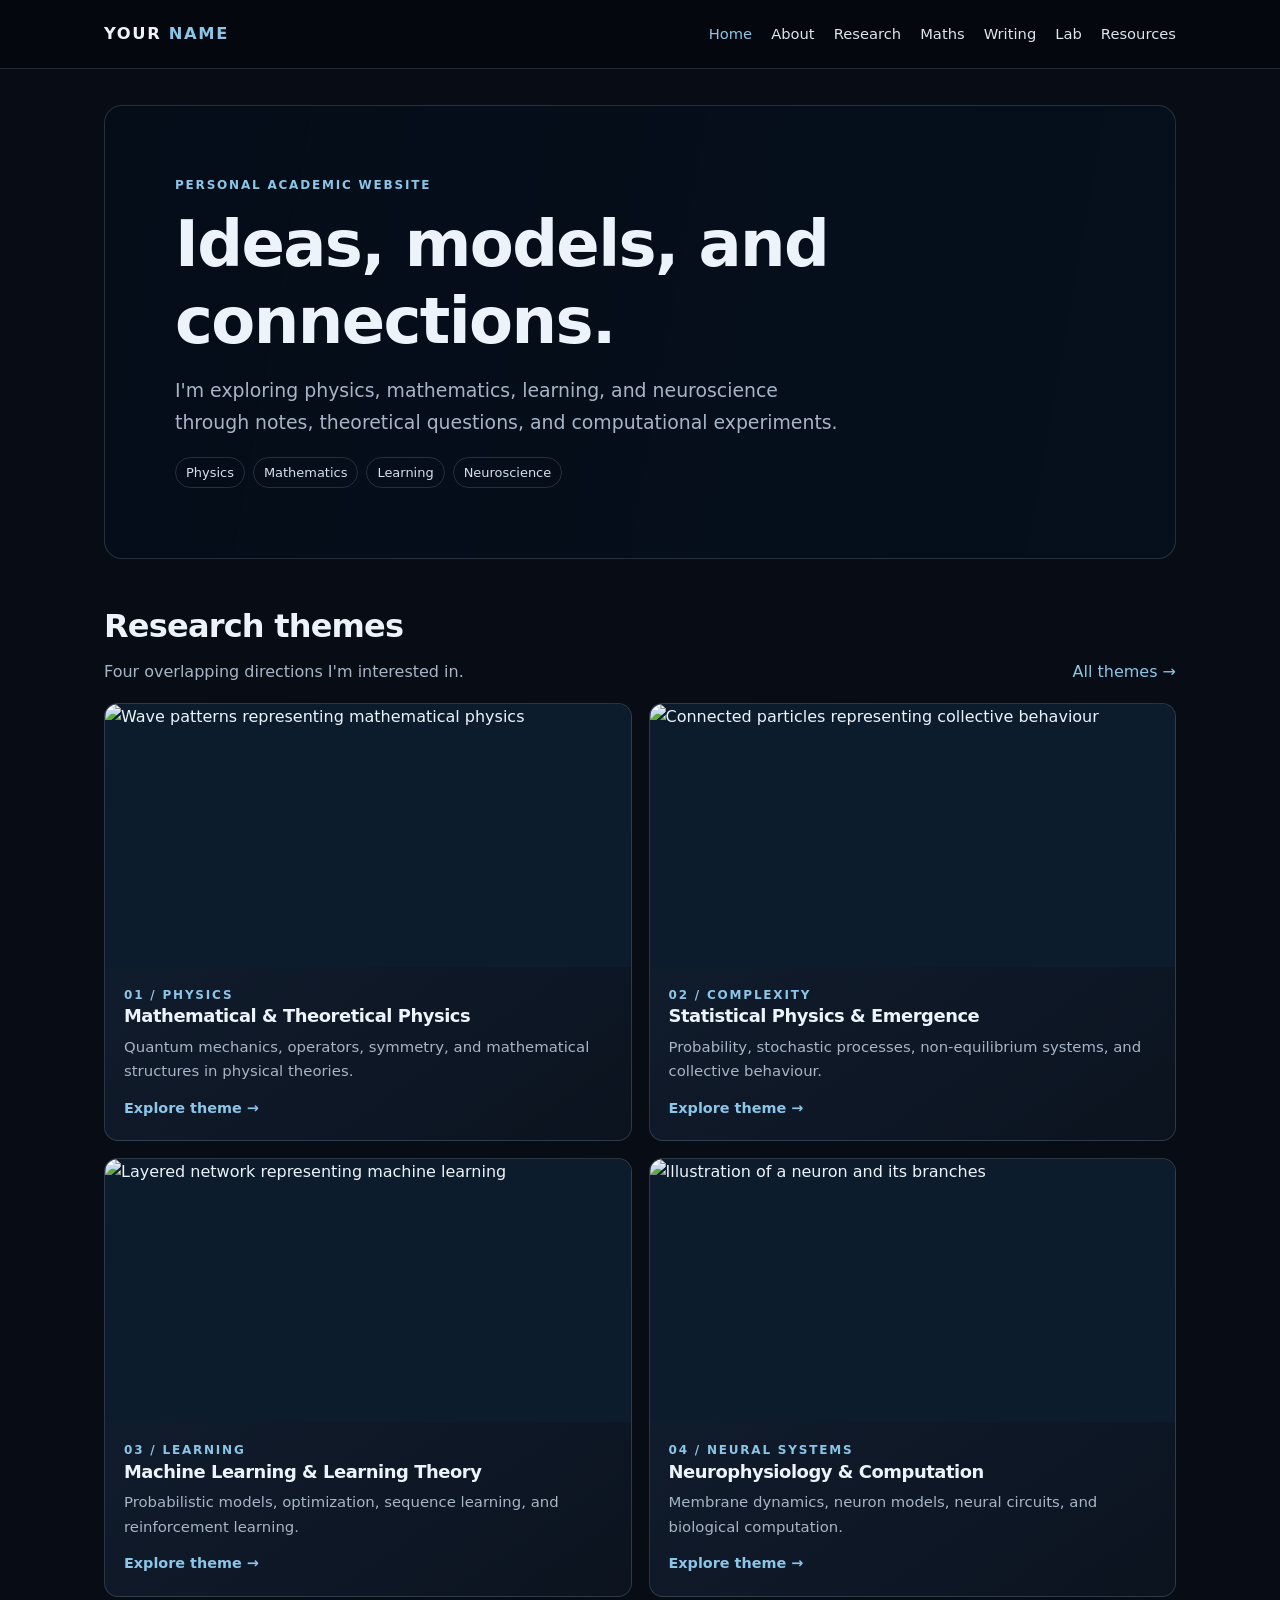
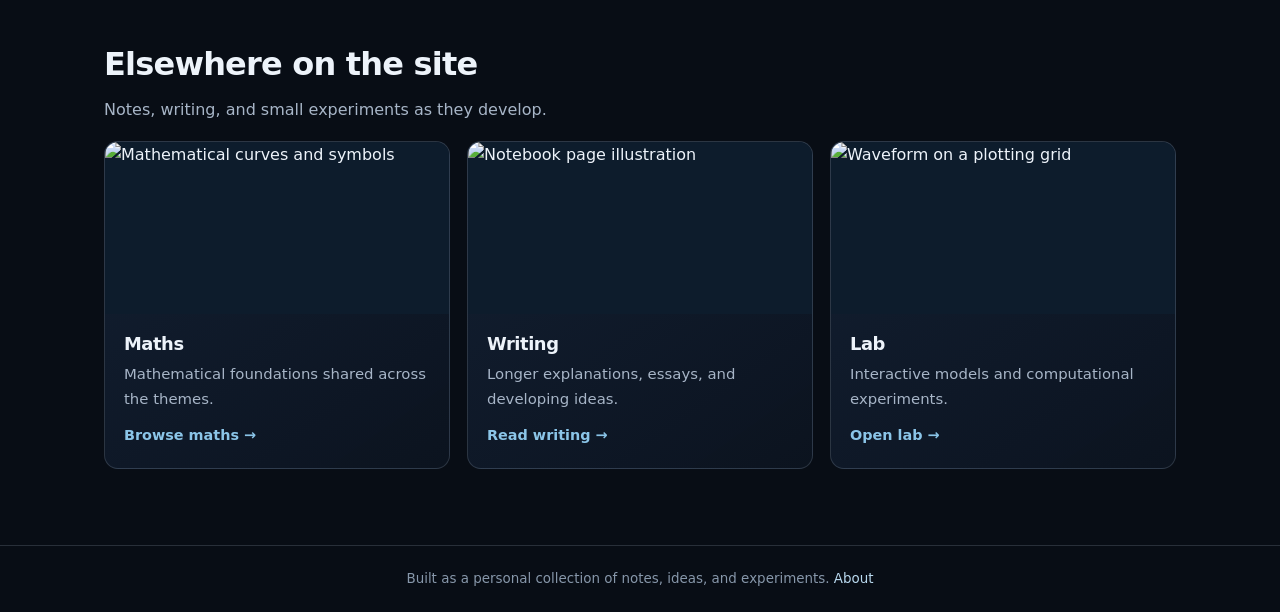
==== commit 96f3dd37: "Add files via upload" ====
--- a/index.html
+++ b/index.html
@@ -1,503 +1,48 @@
-
-<!DOCTYPE html>
-<html lang="en">
-<head>
-  <meta charset="UTF-8">
-  <meta name="viewport" content="width=device-width, initial-scale=1">
-  <meta name="description" content="Neurocausal explores mathematical physics, emergence, machine learning, and neuronal dynamics through theory and computation.">
-  <title>Neurocausal — A Scientific Knowledge Atlas</title>
-
-  <style>
-    :root {
-      --bg: #10151b;
-      --panel: #171e27;
-      --text: #edf1f5;
-      --muted: #a5b1be;
-      --accent: #91c7df;
-      --border: #303b47;
-      --width: 1080px;
-    }
-
-    * { box-sizing: border-box; }
-
-    html { scroll-behavior: smooth; scroll-padding-top: 90px; }
-
-    body {
-      margin: 0;
-      background: var(--bg);
-      color: var(--text);
-      font: 16px/1.75 Georgia, "Times New Roman", serif;
-    }
-
-    a { color: var(--accent); }
-
-    header {
-      position: sticky;
-      top: 0;
-      z-index: 10;
-      background: #10151bf2;
-      backdrop-filter: blur(12px);
-      border-bottom: 1px solid var(--border);
-    }
-
-    .nav {
-      max-width: var(--width);
-      margin: auto;
-      padding: 16px 24px;
-      display: flex;
-      justify-content: space-between;
-      align-items: center;
-      gap: 24px;
-    }
-
-    .logo {
-      font-size: 1.35rem;
-      font-weight: bold;
-      color: var(--text);
-      text-decoration: none;
-      white-space: nowrap;
-    }
-
-    nav {
-      display: flex;
-      gap: 20px;
-      flex-wrap: wrap;
-      font: 0.85rem Arial, sans-serif;
-    }
-
-    nav a {
-      color: var(--muted);
-      text-decoration: none;
-    }
-
-    nav a:hover, .text-link:hover { color: white; }
-
-    main {
-      max-width: var(--width);
-      padding: 0 24px;
-      margin: auto;
-    }
-
-    .hero {
-      padding: 105px 0 85px;
-      max-width: 850px;
-    }
-
-    .eyebrow, .section-label {
-      color: var(--accent);
-      font: 0.75rem Arial, sans-serif;
-      letter-spacing: 2.5px;
-      text-transform: uppercase;
-    }
-
-    h1 {
-      font-size: clamp(3.1rem, 8vw, 6rem);
-      line-height: 1.05;
-      font-weight: normal;
-      letter-spacing: -2px;
-      margin: 22px 0;
-    }
-
-    h1 span { color: var(--accent); }
-
-    h2 {
-      font-size: clamp(1.8rem, 4vw, 2.6rem);
-      font-weight: normal;
-      line-height: 1.25;
-      margin: 12px 0 20px;
-    }
-
-    h3 { line-height: 1.4; }
-
-    .lead {
-      color: var(--muted);
-      font-size: 1.12rem;
-      max-width: 740px;
-    }
-
-    .actions {
-      display: flex;
-      flex-wrap: wrap;
-      gap: 12px;
-      margin-top: 28px;
-      font: 0.9rem Arial, sans-serif;
-    }
-
-    .button {
-      display: inline-block;
-      padding: 10px 16px;
-      border: 1px solid var(--border);
-      border-radius: 5px;
-      text-decoration: none;
-    }
-
-    .primary {
-      background: var(--accent);
-      color: #101820;
-      border-color: var(--accent);
-    }
-
-    section { padding: 52px 0; }
-
-    .intro {
-      max-width: 720px;
-      color: var(--muted);
-    }
-
-    .grid {
-      display: grid;
-      grid-template-columns: repeat(2, minmax(0, 1fr));
-      gap: 16px;
-      margin-top: 28px;
-    }
-
-    .card {
-      padding: 24px;
-      border: 1px solid var(--border);
-      border-radius: 9px;
-      background: var(--panel);
-      min-width: 0;
-    }
-
-    .card h3 { margin: 12px 0 8px; font-size: 1.2rem; }
-
-    .card p { color: var(--muted); }
-
-    .number {
-      color: var(--accent);
-      font: 0.78rem Arial, sans-serif;
-      letter-spacing: 1px;
-    }
-
-    .text-link {
-      display: inline-block;
-      margin-top: 8px;
-      text-decoration: none;
-      font: 0.88rem Arial, sans-serif;
-    }
-
-    .tags {
-      display: flex;
-      flex-wrap: wrap;
-      gap: 9px;
-      margin-top: 24px;
-    }
-
-    .tag {
-      border: 1px solid var(--border);
-      border-radius: 5px;
-      padding: 5px 10px;
-      color: #cbd6df;
-      font: 0.82rem Arial, sans-serif;
-    }
-
-    .project-list {
-      list-style: none;
-      padding: 0;
-      margin: 18px 0 0;
-    }
-
-    .project-list li {
-      padding: 12px 0;
-      border-top: 1px solid var(--border);
-    }
-
-    .status {
-      display: block;
-      font: 0.75rem Arial, sans-serif;
-      color: var(--muted);
-      margin-top: 3px;
-    }
-
-    .note {
-      border-left: 2px solid var(--accent);
-      padding-left: 20px;
-      margin-top: 25px;
-    }
-
-    footer {
-      max-width: var(--width);
-      margin: 50px auto 0;
-      padding: 28px 24px 38px;
-      border-top: 1px solid var(--border);
-      color: var(--muted);
-      font: 0.84rem Arial, sans-serif;
-    }
-
-    :focus-visible {
-      outline: 2px solid var(--accent);
-      outline-offset: 4px;
-    }
-
-    @media (max-width: 700px) {
-      .nav { align-items: flex-start; flex-direction: column; gap: 12px; }
-      nav { gap: 12px 18px; }
-      .hero { padding: 70px 0 55px; }
-      h1 { letter-spacing: -1px; }
-      .grid { grid-template-columns: 1fr; }
-      section { padding: 38px 0; }
-    }
-  </style>
-</head>
-
-<body>
-  <header>
-    <div class="nav">
-      <a class="logo" href="#home">Neurocausal.</a>
-      <nav aria-label="Main navigation">
-        <a href="#research">Research</a>
-        <a href="#foundations">Foundations</a>
-        <a href="#lab">Lab</a>
-        <a href="#connections">Connections</a>
-        <a href="#about">About</a>
-      </nav>
-    </div>
-  </header>
-
-  <main>
-    <section class="hero" id="home">
-      <p class="eyebrow">Theory · Computation · Emergence</p>
-      <h1>From microscopic laws to <span>complexity.</span></h1>
-      <p class="lead">
-        Neurocausal is a personal scientific atlas exploring the
-        mathematical structures, mechanisms, and principles underlying
-        physical systems, learning, and neuronal dynamics.
-      </p>
-      <p class="lead">
-        A space for developing ideas through theoretical investigation,
-        mathematical derivations, and computational experiments.
-      </p>
-      <div class="actions">
-        <a class="button primary" href="#research">Explore research ↓</a>
-        <a class="button" href="#lab">Visit the laboratory</a>
-      </div>
-    </section>
-
-    <section id="research">
-      <p class="section-label">01 / Research directions</p>
-      <h2>Four directions of inquiry.</h2>
-      <p class="intro">
-        These themes organize my investigations, not rigid disciplinary
-        boundaries. Projects can span several themes.
-      </p>
-
-      <div class="grid">
-        <article class="card">
-          <span class="number">RESEARCH 01</span>
-          <h3>Mathematical & Theoretical Physics</h3>
-          <p>
-            The mathematical structures underlying physical theories,
-            from quantum mechanics and angular momentum to field theory,
-            symmetry, and particle physics.
-          </p>
-          <div class="tags">
-            <span class="tag">Quantum mechanics</span>
-            <span class="tag">Linear operators</span>
-            <span class="tag">QFT</span>
-            <span class="tag">Symmetry</span>
-          </div>
-          <ul class="project-list">
-            <li>
-              <span>Projects and investigations</span>
-              <span class="status">No projects published yet</span>
-            </li>
-          </ul>
-        </article>
-
-        <article class="card">
-          <span class="number">RESEARCH 02</span>
-          <h3>Stochastic Systems, Statistical Physics & Emergence</h3>
-          <p>
-            How randomness, interactions, and microscopic dynamics
-            generate collective behaviour, universal patterns,
-            and effective macroscopic descriptions.
-          </p>
-          <div class="tags">
-            <span class="tag">Probability</span>
-            <span class="tag">Stochastic processes</span>
-            <span class="tag">Statistical mechanics</span>
-            <span class="tag">Universality</span>
-          </div>
-          <ul class="project-list">
-            <li>
-              <span>Projects and investigations</span>
-              <span class="status">No projects published yet</span>
-            </li>
-          </ul>
-        </article>
-
-        <article class="card">
-          <span class="number">RESEARCH 03</span>
-          <h3>Machine Learning & Learning Theory</h3>
-          <p>
-            The mathematical principles of learning, generalization,
-            optimization, probabilistic inference, and the behaviour
-            of learning systems.
-          </p>
-          <div class="tags">
-            <span class="tag">Statistical learning</span>
-            <span class="tag">Optimization</span>
-            <span class="tag">Sequence learning</span>
-            <span class="tag">Reinforcement learning</span>
-          </div>
-          <ul class="project-list">
-            <li>
-              <span>Projects and investigations</span>
-              <span class="status">No projects published yet</span>
-            </li>
-          </ul>
-        </article>
-
-        <article class="card">
-          <span class="number">RESEARCH 04</span>
-          <h3>Neurophysiology, Neuronal Dynamics & Computation</h3>
-          <p>
-            How biological neural systems evolve, interact, and
-            generate collective activity and computational behaviour.
-          </p>
-          <div class="tags">
-            <span class="tag">Neuron models</span>
-            <span class="tag">Neural circuits</span>
-            <span class="tag">Dynamical systems</span>
-            <span class="tag">Neural computation</span>
-          </div>
-          <ul class="project-list">
-            <li>
-              <span>Projects and investigations</span>
-              <span class="status">No projects published yet</span>
-            </li>
-          </ul>
-        </article>
-      </div>
-    </section>
-
-    <section id="foundations">
-      <p class="section-label">02 / Foundations</p>
-      <h2>The mathematical language behind the ideas.</h2>
-      <p class="intro">
-        Technical notes, derivations, proofs, worked examples, and
-        reading notes. Each concept can link to the projects and
-        theories in which it becomes useful.
-      </p>
-
-      <div class="grid">
-        <article class="card">
-          <h3>Mathematics</h3>
-          <p>
-            Linear algebra, probability theory, stochastic processes,
-            dynamical systems, differential equations, and algebra.
-          </p>
-          <a class="text-link" href="#connections">Explore connections →</a>
-        </article>
-        <article class="card">
-          <h3>Theoretical foundations</h3>
-          <p>
-            Quantum mechanics, statistical mechanics, field theory,
-            symmetry, and the mathematical structure of physical models.
-          </p>
-          <a class="text-link" href="#connections">Explore connections →</a>
-        </article>
-      </div>
-
-      <p class="intro">
-        Notes will appear here as they are published. Long-form notes
-        can also include downloadable PDFs.
-      </p>
-    </section>
-
-    <section id="lab">
-      <p class="section-label">03 / Computational laboratory</p>
-      <h2>Turn models into experiments.</h2>
-      <p class="intro">
-        Interactive simulations that let readers change parameters,
-        observe system behaviour, and connect numerical results
-        to mathematical predictions.
-      </p>
-
-      <div class="grid">
-        <article class="card">
-          <span class="number">EXPERIMENT 01</span>
-          <h3>Neuronal dynamics</h3>
-          <p>
-            Investigate membrane potentials, firing thresholds,
-            input currents, and stochastic fluctuations.
-          </p>
-          <span class="status">Planned</span>
-        </article>
-        <article class="card">
-          <span class="number">EXPERIMENT 02</span>
-          <h3>Collective behaviour</h3>
-          <p>
-            Explore how simple interacting units can generate
-            collective patterns and phase transitions.
-          </p>
-          <span class="status">Planned</span>
-        </article>
-      </div>
-    </section>
-
-    <section id="connections">
-      <p class="section-label">04 / Connections</p>
-      <h2>One mathematical idea. Many applications.</h2>
-      <p class="intro">
-        This section connects concepts across research themes.
-        The goal is to understand where the same mathematical
-        structure reappears, why it works, and where the analogy ends.
-      </p>
-
-      <article class="card">
-        <span class="number">CONNECTION 01</span>
-        <h3>Degeneracy, commuting operators & angular momentum</h3>
-        <p>
-          From eigenspaces and simultaneous diagonalization in linear
-          algebra to compatible observables and angular-momentum
-          eigenstates in quantum mechanics.
-        </p>
-        <div class="tags">
-          <span class="tag">Linear algebra</span>
-          <span class="tag">Quantum mechanics</span>
-          <span class="tag">Symmetry</span>
-        </div>
-        <span class="status">Example connection — article not published yet</span>
-      </article>
-
-      <article class="card" style="margin-top: 16px">
-        <span class="number">CONNECTION 02</span>
-        <h3>Dynamical systems, stability & neuronal activity</h3>
-        <p>
-          From fixed points and stability analysis to the behaviour
-          of simple neuron models and interacting neural populations.
-        </p>
-        <div class="tags">
-          <span class="tag">Dynamical systems</span>
-          <span class="tag">Neuroscience</span>
-          <span class="tag">Computation</span>
-        </div>
-        <span class="status">Example connection — article not published yet</span>
-      </article>
-    </section>
-
-    <section id="about">
-      <p class="section-label">05 / About</p>
-      <h2>A work in progress.</h2>
-      <p class="intro">
-        Neurocausal is my personal space for learning, investigating,
-        modelling, and connecting ideas across physics, mathematics,
-        machine learning, and neuroscience.
-      </p>
-      <p class="intro">
-        I am interested in explanations that begin with explicit
-        assumptions, derive consequences, and identify the mechanisms
-        responsible for observed behaviour.
-      </p>
-    </section>
-  </main>
-
-  <footer>
-    <strong>Neurocausal.</strong>
-    From microscopic laws to emergent complexity.
-    <br>
-    A personal scientific project.
-  </footer>
-</body>
-</html>
+<!doctype html>
+<html lang="en"><head>
+<meta charset="utf-8"><meta name="viewport" content="width=device-width, initial-scale=1">
+<meta name="description" content="Personal academic website: physics, mathematics, learning theory, and neuroscience.">
+<title>Home | Your Name</title>
+<link rel="stylesheet" href="style.css">
+<link rel="icon" href="images/favicon.svg" type="image/svg+xml">
+</head><body><header class="site-header">
+<div class="nav-wrap">
+<a class="brand" href="index.html">YOUR <span>NAME</span></a>
+<button class="menu-toggle" type="button" aria-expanded="false" aria-controls="site-nav">Menu ☰</button>
+<div class="nav-inner" id="site-nav"><nav aria-label="Main navigation"><a href="index.html" aria-current="page">Home</a>
+<a href="about.html">About</a>
+<a href="research.html">Research</a>
+<a href="maths.html">Maths</a>
+<a href="writing.html">Writing</a>
+<a href="lab/index.html">Lab</a>
+<a href="resources.html">Resources</a></nav></div>
+</div></header><main class="">
+<section class="hero"><div class="hero-copy">
+<div class="eyebrow">Personal academic website</div>
+<h1>Ideas, models, and connections.</h1>
+<p class="lead">I'm exploring physics, mathematics, learning, and neuroscience through notes, theoretical questions, and computational experiments.</p>
+<div class="pill-row"><span class="pill">Physics</span><span class="pill">Mathematics</span><span class="pill">Learning</span><span class="pill">Neuroscience</span></div>
+</div></section>
+<section class="section">
+<div class="section-head"><div><h2>Research themes</h2><p>Four overlapping directions I'm interested in.</p></div><a href="research.html">All themes →</a></div>
+<div class="grid">
+<a class="card" href="themes/physics.html"><img class="card-image" src="images/physics.svg" alt="Wave patterns representing mathematical physics"><div class="card-body"><div class="eyebrow">01 / Physics</div><h3>Mathematical &amp; Theoretical Physics</h3><p>Quantum mechanics, operators, symmetry, and mathematical structures in physical theories.</p><span class="card-link">Explore theme →</span></div></a>
+<a class="card" href="themes/statistical-physics.html"><img class="card-image" src="images/statistical.svg" alt="Connected particles representing collective behaviour"><div class="card-body"><div class="eyebrow">02 / Complexity</div><h3>Statistical Physics &amp; Emergence</h3><p>Probability, stochastic processes, non-equilibrium systems, and collective behaviour.</p><span class="card-link">Explore theme →</span></div></a>
+<a class="card" href="themes/machine-learning.html"><img class="card-image" src="images/ml.svg" alt="Layered network representing machine learning"><div class="card-body"><div class="eyebrow">03 / Learning</div><h3>Machine Learning &amp; Learning Theory</h3><p>Probabilistic models, optimization, sequence learning, and reinforcement learning.</p><span class="card-link">Explore theme →</span></div></a>
+<a class="card" href="themes/neuroscience.html"><img class="card-image" src="images/neuron.svg" alt="Illustration of a neuron and its branches"><div class="card-body"><div class="eyebrow">04 / Neural systems</div><h3>Neurophysiology &amp; Computation</h3><p>Membrane dynamics, neuron models, neural circuits, and biological computation.</p><span class="card-link">Explore theme →</span></div></a>
+</div></section>
+<section class="section"><div class="section-head"><div><h2>Elsewhere on the site</h2><p>Notes, writing, and small experiments as they develop.</p></div></div>
+<div class="grid three">
+<a class="card" href="maths.html"><img class="card-image" src="images/maths.svg" alt="Mathematical curves and symbols"><div class="card-body"><h3>Maths</h3><p>Mathematical foundations shared across the themes.</p><span class="card-link">Browse maths →</span></div></a>
+<a class="card" href="writing.html"><img class="card-image" src="images/writing.svg" alt="Notebook page illustration"><div class="card-body"><h3>Writing</h3><p>Longer explanations, essays, and developing ideas.</p><span class="card-link">Read writing →</span></div></a>
+<a class="card" href="lab/index.html"><img class="card-image" src="images/lab.svg" alt="Waveform on a plotting grid"><div class="card-body"><h3>Lab</h3><p>Interactive models and computational experiments.</p><span class="card-link">Open lab →</span></div></a>
+</div></section>
+</main><footer>Built as a personal collection of notes, ideas, and experiments. <a href="about.html">About</a></footer>
+<script>
+const toggle = document.querySelector('.menu-toggle');
+const nav = document.querySelector('.nav-inner');
+if (toggle && nav) toggle.addEventListener('click', () => {
+  const open = nav.classList.toggle('open');
+  toggle.setAttribute('aria-expanded', String(open));
+});
+</script></body></html>
--- a/style.css
+++ b/style.css
@@ -0,0 +1,29 @@
+:root{--bg:#080d15;--panel:#101a28;--panel2:#142235;--text:#edf3fa;--muted:#a7b5c7;--accent:#8bc5e8;--line:rgba(203,221,239,.16);--max:1120px}
+*{box-sizing:border-box}html{scroll-behavior:smooth}body{margin:0;background:var(--bg);color:var(--text);font:16px/1.65 Inter,ui-sans-serif,system-ui,-apple-system,BlinkMacSystemFont,"Segoe UI",sans-serif}
+a{color:var(--accent);text-decoration:none}a:hover{color:#d3edff}img{display:block;max-width:100%}
+.site-header{position:sticky;top:0;z-index:10;background:rgba(5,8,13,.95);border-bottom:1px solid var(--line);backdrop-filter:blur(14px)}
+.nav-wrap{max-width:var(--max);margin:auto;padding:0 24px;min-height:68px;display:flex;align-items:center;justify-content:space-between;gap:22px}
+.brand{color:var(--text);font-size:1.02rem;letter-spacing:.1em;font-weight:650;white-space:nowrap}.brand span{color:var(--accent)}
+nav{display:flex;flex-wrap:wrap;gap:19px;align-items:center}nav a{color:#dbe4ef;font-size:.92rem;white-space:nowrap}nav a[aria-current=page],nav a:hover{color:var(--accent)}
+.menu-toggle{display:none;background:transparent;border:1px solid var(--line);color:var(--text);border-radius:8px;padding:7px 10px}
+main{max-width:var(--max);margin:auto;padding:36px 24px 76px}
+.hero{position:relative;overflow:hidden;min-height:335px;padding:clamp(28px,6vw,70px);display:flex;align-items:center;border:1px solid var(--line);border-radius:18px;background:linear-gradient(100deg,rgba(5,13,25,.97),rgba(5,17,31,.74)),url("images/hero.svg") center/cover}
+.hero-copy{max-width:720px;position:relative;z-index:1}.eyebrow{text-transform:uppercase;letter-spacing:.15em;color:var(--accent);font-size:.75rem;font-weight:650}
+h1,h2,h3{line-height:1.2;letter-spacing:-.025em}h1{font-size:clamp(2.2rem,5.2vw,4rem);font-weight:570;margin:10px 0 16px}h2{font-size:clamp(1.5rem,3vw,2rem);font-weight:600;margin:0 0 14px}h3{font-size:1.12rem;margin:0 0 8px}
+p{color:var(--muted);margin:0 0 15px}.lead{font-size:clamp(1.02rem,2vw,1.18rem);max-width:680px}.section{margin-top:48px}.section-head{display:flex;align-items:end;justify-content:space-between;gap:18px;margin-bottom:17px}.section-head p{max-width:560px;margin:0}
+.grid{display:grid;grid-template-columns:repeat(2,minmax(0,1fr));gap:17px}.grid.three{grid-template-columns:repeat(3,minmax(0,1fr))}
+.card{overflow:hidden;border:1px solid var(--line);border-radius:14px;background:linear-gradient(145deg,rgba(20,34,53,.92),rgba(12,20,32,.96));transition:transform .18s,border-color .18s}
+a.card{display:block;color:inherit}a.card:hover{transform:translateY(-3px);border-color:rgba(139,197,232,.65)}
+.card-image{width:100%;aspect-ratio:16/8;object-fit:cover;background:#0d1c2c}.card-body{padding:19px}.card-body p{font-size:.93rem;margin-bottom:11px}.card-link{font-size:.9rem;font-weight:650;color:var(--accent)}
+.pill-row{display:flex;flex-wrap:wrap;gap:8px;margin-top:19px}.pill{border:1px solid var(--line);border-radius:99px;padding:4px 10px;color:#d4e0ec;font-size:.81rem}
+.page-intro{max-width:770px;margin-bottom:30px}.page-intro h1{font-size:clamp(2rem,4.5vw,3.15rem)}
+.listing{list-style:none;padding:0;margin:0;border-top:1px solid var(--line)}.listing li{padding:18px 0;border-bottom:1px solid var(--line)}.listing p{margin:5px 0 0}
+.article{max-width:790px}.article h1{font-size:clamp(2rem,4.5vw,3rem)}.article h2{margin-top:35px}.article p,.article li{color:#c0ccda}.article code{background:#172538;border-radius:4px;padding:2px 5px;color:#d9efff}
+.note{background:var(--panel);border-left:3px solid var(--accent);padding:15px 18px;border-radius:0 9px 9px 0;margin:20px 0;color:var(--muted)}
+.button{display:inline-block;background:var(--accent);color:#09121c;border-radius:8px;padding:10px 15px;font-weight:650;margin-top:7px}.button:hover{color:#09121c;background:#bee4fb}
+footer{border-top:1px solid var(--line);color:#8797aa;padding:22px 24px;text-align:center;font-size:.84rem}footer a{color:#b9d9ef}.small{font-size:.88rem}
+.sim-controls{display:flex;flex-wrap:wrap;gap:18px;padding:15px;background:var(--panel);border:1px solid var(--line);border-radius:12px;margin:20px 0}
+.sim-controls label{display:grid;gap:5px;min-width:185px;flex:1;color:var(--muted);font-size:.9rem}.sim-controls input{width:100%;accent-color:var(--accent)}
+canvas{width:100%;height:270px;background:#091321;border:1px solid var(--line);border-radius:12px}
+@media(max-width:850px){.nav-wrap{align-items:flex-start;padding-top:15px;padding-bottom:15px}.menu-toggle{display:block}.nav-inner{display:none;width:100%;}.nav-inner.open{display:block}.nav-wrap{flex-wrap:wrap}.brand{padding-top:6px}nav{padding:12px 0 4px;gap:12px 18px}.grid.three{grid-template-columns:repeat(2,minmax(0,1fr))}}
+@media(max-width:600px){main{padding:24px 16px 58px}.nav-wrap{padding-left:16px;padding-right:16px}.grid,.grid.three{grid-template-columns:1fr}.hero{min-height:315px;padding:26px 22px}.section-head{display:block}.section-head p{margin-top:8px}.card-body{padding:17px}}
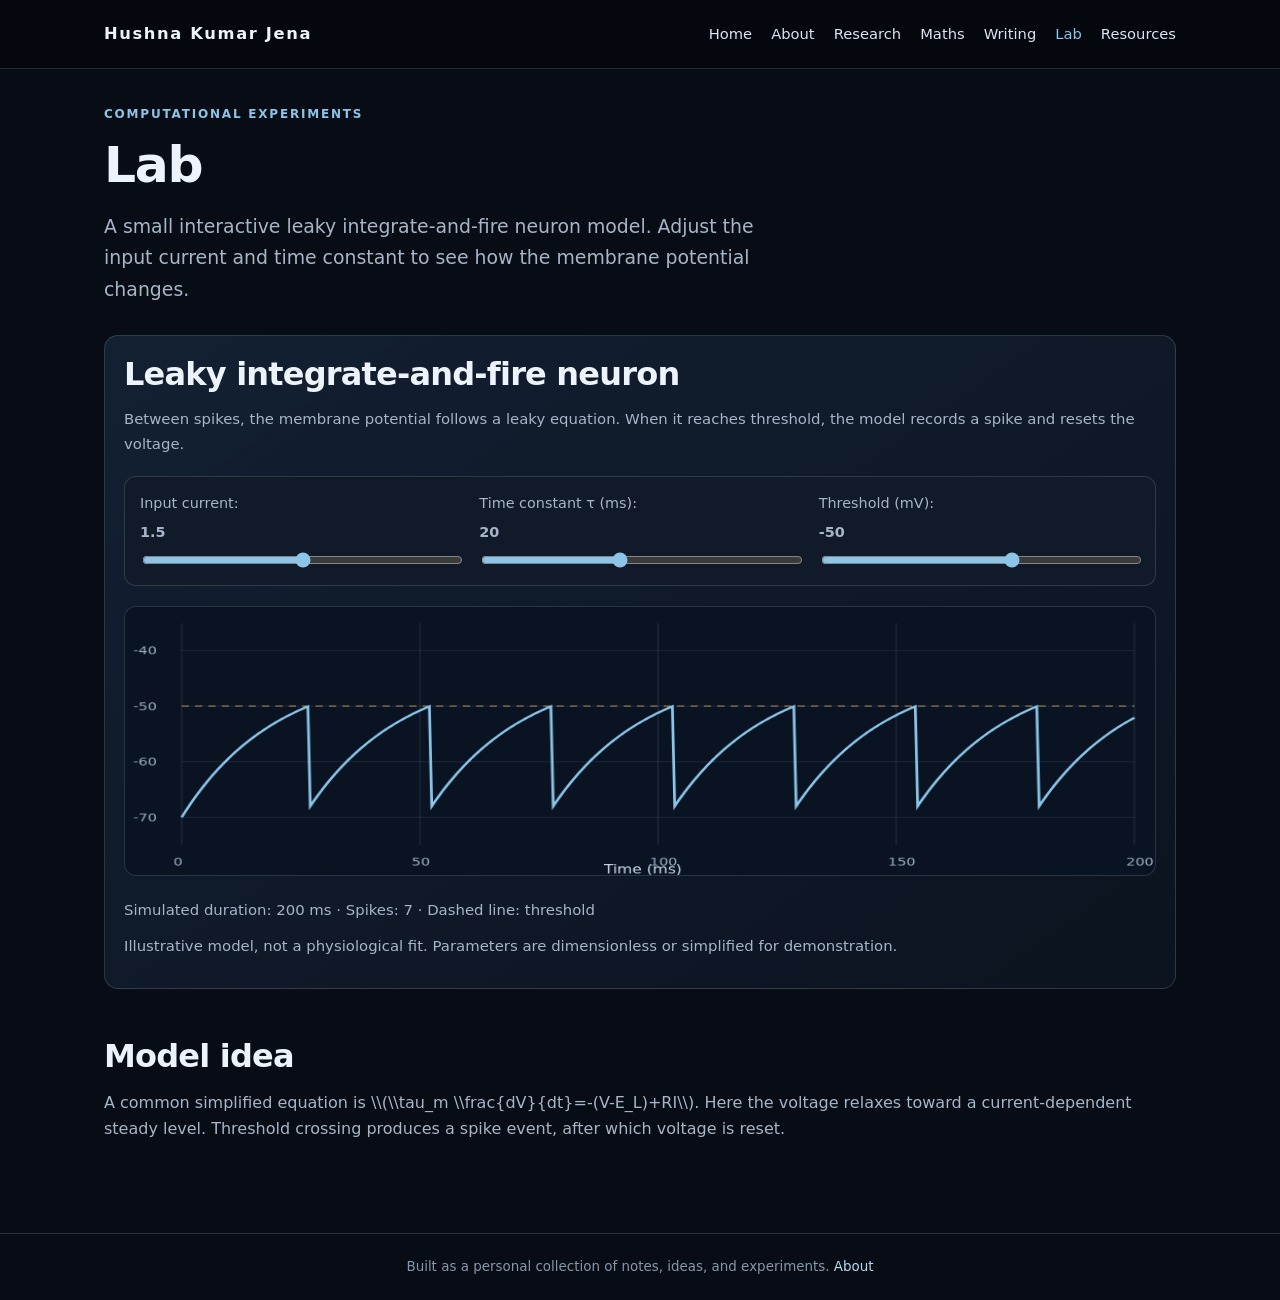
==== commit 8cf9ec40: "Add files via upload" ====
--- a/index.html
+++ b/index.html
@@ -2,42 +2,75 @@
 <html lang="en"><head>
 <meta charset="utf-8"><meta name="viewport" content="width=device-width, initial-scale=1">
 <meta name="description" content="Personal academic website: physics, mathematics, learning theory, and neuroscience.">
-<title>Home | Your Name</title>
-<link rel="stylesheet" href="style.css">
-<link rel="icon" href="images/favicon.svg" type="image/svg+xml">
+<title>Lab | Hushna Kumar Jena</title>
+<link rel="stylesheet" href="../style.css">
+<link rel="icon" href="../images/favicon.svg" type="image/svg+xml">
 </head><body><header class="site-header">
 <div class="nav-wrap">
-<a class="brand" href="index.html">YOUR <span>NAME</span></a>
+<a class="brand" href="../index.html">Hushna Kumar Jena</a>
 <button class="menu-toggle" type="button" aria-expanded="false" aria-controls="site-nav">Menu ☰</button>
-<div class="nav-inner" id="site-nav"><nav aria-label="Main navigation"><a href="index.html" aria-current="page">Home</a>
-<a href="about.html">About</a>
-<a href="research.html">Research</a>
-<a href="maths.html">Maths</a>
-<a href="writing.html">Writing</a>
-<a href="lab/index.html">Lab</a>
-<a href="resources.html">Resources</a></nav></div>
+<div class="nav-inner" id="site-nav"><nav aria-label="Main navigation"><a href="../index.html">Home</a>
+<a href="../about.html">About</a>
+<a href="../research.html">Research</a>
+<a href="../maths.html">Maths</a>
+<a href="../writing.html">Writing</a>
+<a href="../lab/index.html" aria-current="page">Lab</a>
+<a href="../resources.html">Resources</a></nav></div>
 </div></header><main class="">
-<section class="hero"><div class="hero-copy">
-<div class="eyebrow">Personal academic website</div>
-<h1>Ideas, models, and connections.</h1>
-<p class="lead">I'm exploring physics, mathematics, learning, and neuroscience through notes, theoretical questions, and computational experiments.</p>
-<div class="pill-row"><span class="pill">Physics</span><span class="pill">Mathematics</span><span class="pill">Learning</span><span class="pill">Neuroscience</span></div>
+<section class="page-intro"><div class="eyebrow">Computational experiments</div><h1>Lab</h1>
+<p class="lead">A small interactive leaky integrate-and-fire neuron model. Adjust the input current and time constant to see how the membrane potential changes.</p></section>
+<section class="card"><div class="card-body">
+<h2>Leaky integrate-and-fire neuron</h2>
+<p>Between spikes, the membrane potential follows a leaky equation. When it reaches threshold, the model records a spike and resets the voltage.</p>
+<div class="sim-controls">
+<label>Input current: <strong><span id="current-value">1.5</span></strong><input id="current" type="range" min="0" max="3" step="0.1" value="1.5"></label>
+<label>Time constant τ (ms): <strong><span id="tau-value">20</span></strong><input id="tau" type="range" min="5" max="40" step="1" value="20"></label>
+<label>Threshold (mV): <strong><span id="threshold-value">-50</span></strong><input id="threshold" type="range" min="-65" max="-40" step="1" value="-50"></label>
+</div>
+<canvas id="plot" width="1000" height="340" role="img" aria-label="Plot of model membrane potential over time"></canvas>
+<p id="readout" aria-live="polite" style="margin-top:14px">Calculating model output…</p>
+<p class="small">Illustrative model, not a physiological fit. Parameters are dimensionless or simplified for demonstration.</p>
 </div></section>
-<section class="section">
-<div class="section-head"><div><h2>Research themes</h2><p>Four overlapping directions I'm interested in.</p></div><a href="research.html">All themes →</a></div>
-<div class="grid">
-<a class="card" href="themes/physics.html"><img class="card-image" src="images/physics.svg" alt="Wave patterns representing mathematical physics"><div class="card-body"><div class="eyebrow">01 / Physics</div><h3>Mathematical &amp; Theoretical Physics</h3><p>Quantum mechanics, operators, symmetry, and mathematical structures in physical theories.</p><span class="card-link">Explore theme →</span></div></a>
-<a class="card" href="themes/statistical-physics.html"><img class="card-image" src="images/statistical.svg" alt="Connected particles representing collective behaviour"><div class="card-body"><div class="eyebrow">02 / Complexity</div><h3>Statistical Physics &amp; Emergence</h3><p>Probability, stochastic processes, non-equilibrium systems, and collective behaviour.</p><span class="card-link">Explore theme →</span></div></a>
-<a class="card" href="themes/machine-learning.html"><img class="card-image" src="images/ml.svg" alt="Layered network representing machine learning"><div class="card-body"><div class="eyebrow">03 / Learning</div><h3>Machine Learning &amp; Learning Theory</h3><p>Probabilistic models, optimization, sequence learning, and reinforcement learning.</p><span class="card-link">Explore theme →</span></div></a>
-<a class="card" href="themes/neuroscience.html"><img class="card-image" src="images/neuron.svg" alt="Illustration of a neuron and its branches"><div class="card-body"><div class="eyebrow">04 / Neural systems</div><h3>Neurophysiology &amp; Computation</h3><p>Membrane dynamics, neuron models, neural circuits, and biological computation.</p><span class="card-link">Explore theme →</span></div></a>
-</div></section>
-<section class="section"><div class="section-head"><div><h2>Elsewhere on the site</h2><p>Notes, writing, and small experiments as they develop.</p></div></div>
-<div class="grid three">
-<a class="card" href="maths.html"><img class="card-image" src="images/maths.svg" alt="Mathematical curves and symbols"><div class="card-body"><h3>Maths</h3><p>Mathematical foundations shared across the themes.</p><span class="card-link">Browse maths →</span></div></a>
-<a class="card" href="writing.html"><img class="card-image" src="images/writing.svg" alt="Notebook page illustration"><div class="card-body"><h3>Writing</h3><p>Longer explanations, essays, and developing ideas.</p><span class="card-link">Read writing →</span></div></a>
-<a class="card" href="lab/index.html"><img class="card-image" src="images/lab.svg" alt="Waveform on a plotting grid"><div class="card-body"><h3>Lab</h3><p>Interactive models and computational experiments.</p><span class="card-link">Open lab →</span></div></a>
-</div></section>
-</main><footer>Built as a personal collection of notes, ideas, and experiments. <a href="about.html">About</a></footer>
+<section class="section"><h2>Model idea</h2>
+<p>A common simplified equation is \\(\\tau_m \\frac{dV}{dt}=-(V-E_L)+RI\\). Here the voltage relaxes toward a current-dependent steady level. Threshold crossing produces a spike event, after which voltage is reset.</p>
+</section>
+<script>
+(() => {
+ const current = document.getElementById('current'), tau = document.getElementById('tau'), threshold = document.getElementById('threshold');
+ const cv = document.getElementById('current-value'), tv = document.getElementById('tau-value'), hv = document.getElementById('threshold-value');
+ const canvas = document.getElementById('plot'), ctx = canvas.getContext('2d'), readout = document.getElementById('readout');
+ function simulate() {
+   cv.textContent = current.value; tv.textContent = tau.value; hv.textContent = threshold.value;
+   const dt = 0.5, duration = 200, steps = duration/dt, leak = -70, reset = -68;
+   let v = leak, spikes = 0, values = [];
+   for (let i=0;i<=steps;i++) {
+     values.push(v);
+     const target = leak + Number(current.value)*18;
+     v += dt/Number(tau.value) * (target - v);
+     if (v >= Number(threshold.value)) { spikes++; v = reset; }
+   }
+   const W = canvas.width, H = canvas.height, left=55, right=20, top=20, bottom=38;
+   ctx.clearRect(0,0,W,H);
+   const ymin=-75, ymax=-35, xw=W-left-right, yh=H-top-bottom;
+   ctx.strokeStyle='rgba(166,190,215,.18)'; ctx.lineWidth=1;
+   ctx.fillStyle='#9eafc3'; ctx.font='14px system-ui';
+   for(let val=-70; val<=-40; val+=10){
+     let y=top+(ymax-val)/(ymax-ymin)*yh;ctx.beginPath();ctx.moveTo(left,y);ctx.lineTo(W-right,y);ctx.stroke();ctx.fillText(String(val),8,y+5);
+   }
+   for(let t=0;t<=duration;t+=50){
+     let x=left+t/duration*xw;ctx.beginPath();ctx.moveTo(x,top);ctx.lineTo(x,H-bottom);ctx.stroke();ctx.fillText(String(t),x-8,H-12);
+   }
+   let ty=top+(ymax-Number(threshold.value))/(ymax-ymin)*yh;
+   ctx.strokeStyle='#e9bd79';ctx.setLineDash([7,6]);ctx.beginPath();ctx.moveTo(left,ty);ctx.lineTo(W-right,ty);ctx.stroke();ctx.setLineDash([]);
+   ctx.strokeStyle='#8bc5e8';ctx.lineWidth=2.7;ctx.beginPath();
+   for(let i=0;i<values.length;i++){let x=left+i/(values.length-1)*xw;let val=Math.max(ymin,Math.min(ymax,values[i]));let y=top+(ymax-val)/(ymax-ymin)*yh;if(i===0)ctx.moveTo(x,y);else ctx.lineTo(x,y);}ctx.stroke();
+   ctx.fillStyle='#d1ddea';ctx.font='15px system-ui';ctx.fillText('Time (ms)',W/2-35,H-2);
+   readout.textContent = `Simulated duration: ${duration} ms · Spikes: ${spikes} · Dashed line: threshold`;
+ }
+ [current,tau,threshold].forEach(el=>el.addEventListener('input',simulate)); simulate();
+})();
+</script>
+</main><footer>Built as a personal collection of notes, ideas, and experiments. <a href="../about.html">About</a></footer>
 <script>
 const toggle = document.querySelector('.menu-toggle');
 const nav = document.querySelector('.nav-inner');
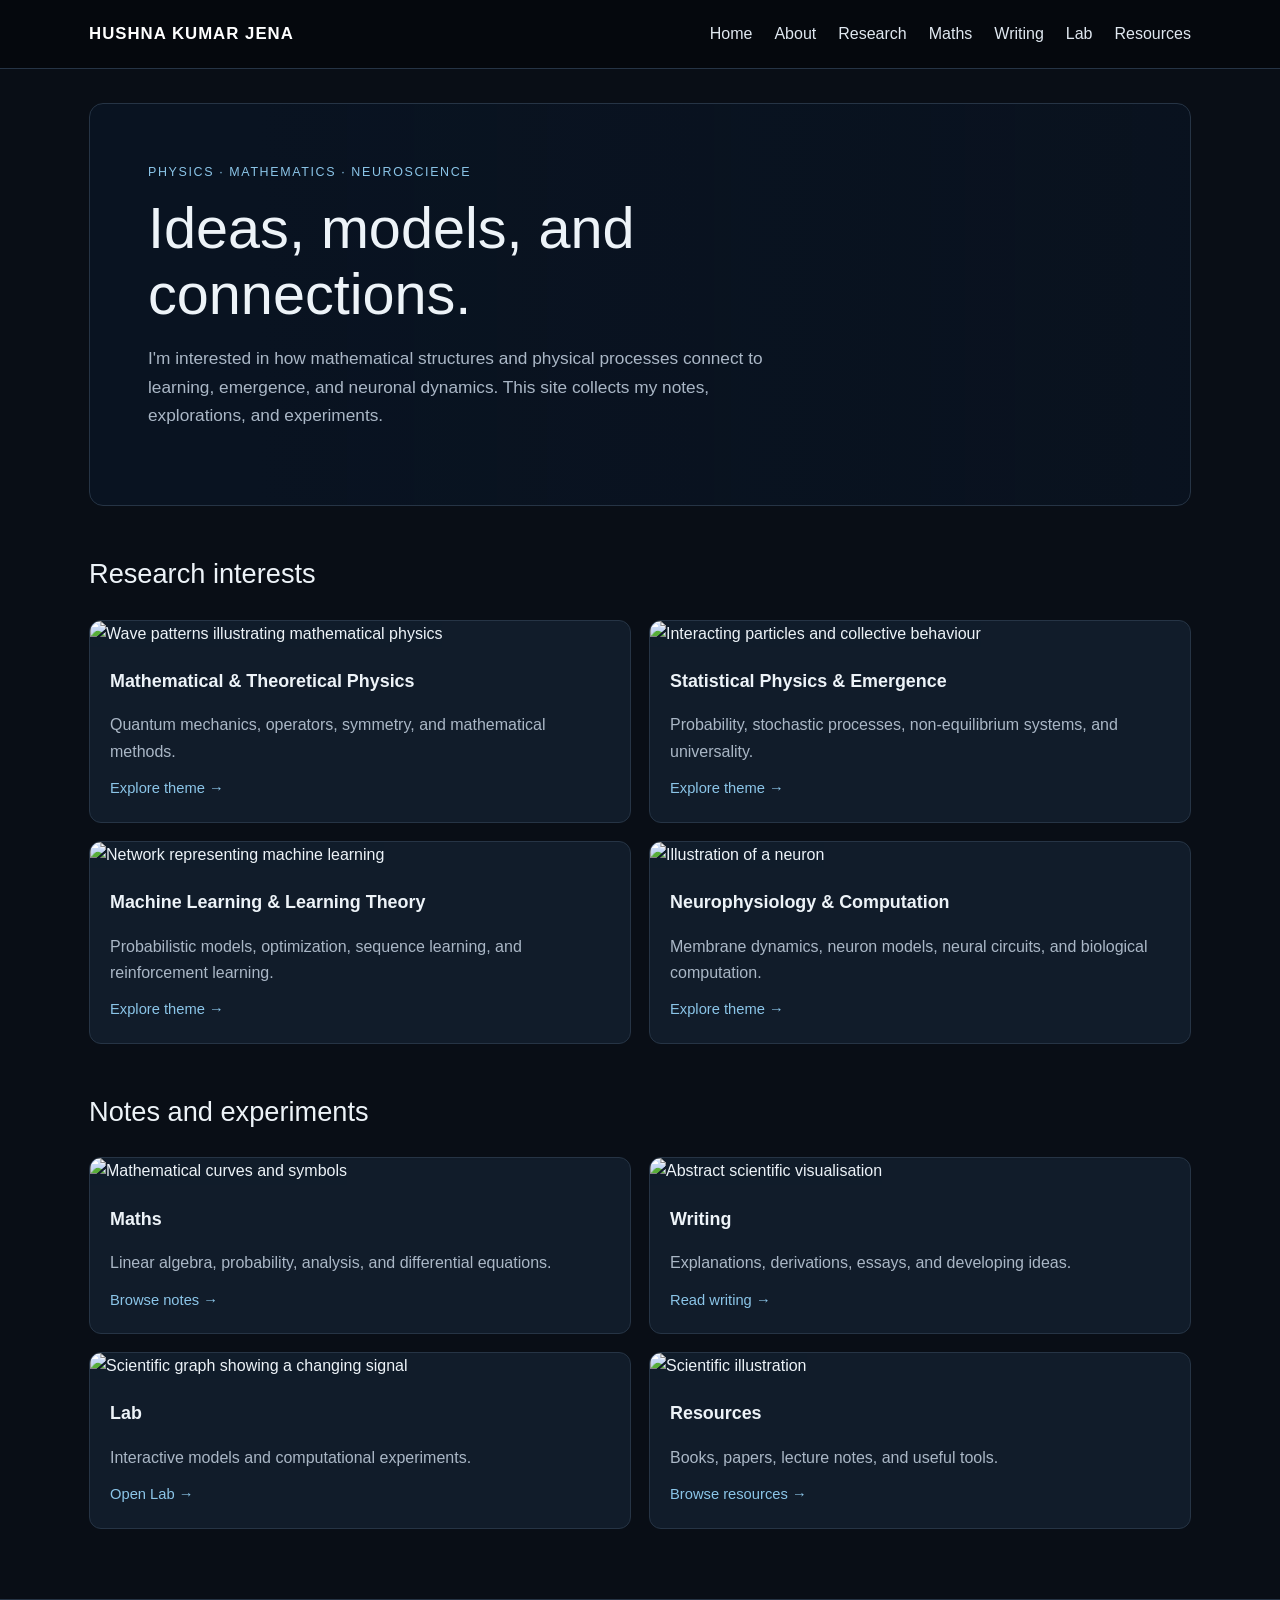
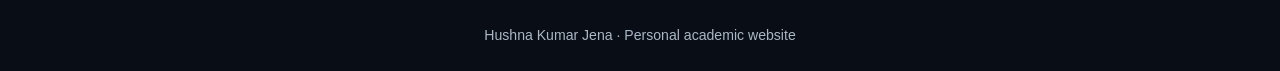
==== commit 5e328bcd: "Refactor index.html for improved structure and content Updated the structure and content of the inde" ====
--- a/index.html
+++ b/index.html
@@ -1,81 +1,287 @@
-<!doctype html>
-<html lang="en"><head>
-<meta charset="utf-8"><meta name="viewport" content="width=device-width, initial-scale=1">
-<meta name="description" content="Personal academic website: physics, mathematics, learning theory, and neuroscience.">
-<title>Lab | Hushna Kumar Jena</title>
-<link rel="stylesheet" href="../style.css">
-<link rel="icon" href="../images/favicon.svg" type="image/svg+xml">
-</head><body><header class="site-header">
-<div class="nav-wrap">
-<a class="brand" href="../index.html">Hushna Kumar Jena</a>
-<button class="menu-toggle" type="button" aria-expanded="false" aria-controls="site-nav">Menu ☰</button>
-<div class="nav-inner" id="site-nav"><nav aria-label="Main navigation"><a href="../index.html">Home</a>
-<a href="../about.html">About</a>
-<a href="../research.html">Research</a>
-<a href="../maths.html">Maths</a>
-<a href="../writing.html">Writing</a>
-<a href="../lab/index.html" aria-current="page">Lab</a>
-<a href="../resources.html">Resources</a></nav></div>
-</div></header><main class="">
-<section class="page-intro"><div class="eyebrow">Computational experiments</div><h1>Lab</h1>
-<p class="lead">A small interactive leaky integrate-and-fire neuron model. Adjust the input current and time constant to see how the membrane potential changes.</p></section>
-<section class="card"><div class="card-body">
-<h2>Leaky integrate-and-fire neuron</h2>
-<p>Between spikes, the membrane potential follows a leaky equation. When it reaches threshold, the model records a spike and resets the voltage.</p>
-<div class="sim-controls">
-<label>Input current: <strong><span id="current-value">1.5</span></strong><input id="current" type="range" min="0" max="3" step="0.1" value="1.5"></label>
-<label>Time constant τ (ms): <strong><span id="tau-value">20</span></strong><input id="tau" type="range" min="5" max="40" step="1" value="20"></label>
-<label>Threshold (mV): <strong><span id="threshold-value">-50</span></strong><input id="threshold" type="range" min="-65" max="-40" step="1" value="-50"></label>
-</div>
-<canvas id="plot" width="1000" height="340" role="img" aria-label="Plot of model membrane potential over time"></canvas>
-<p id="readout" aria-live="polite" style="margin-top:14px">Calculating model output…</p>
-<p class="small">Illustrative model, not a physiological fit. Parameters are dimensionless or simplified for demonstration.</p>
-</div></section>
-<section class="section"><h2>Model idea</h2>
-<p>A common simplified equation is \\(\\tau_m \\frac{dV}{dt}=-(V-E_L)+RI\\). Here the voltage relaxes toward a current-dependent steady level. Threshold crossing produces a spike event, after which voltage is reset.</p>
-</section>
-<script>
-(() => {
- const current = document.getElementById('current'), tau = document.getElementById('tau'), threshold = document.getElementById('threshold');
- const cv = document.getElementById('current-value'), tv = document.getElementById('tau-value'), hv = document.getElementById('threshold-value');
- const canvas = document.getElementById('plot'), ctx = canvas.getContext('2d'), readout = document.getElementById('readout');
- function simulate() {
-   cv.textContent = current.value; tv.textContent = tau.value; hv.textContent = threshold.value;
-   const dt = 0.5, duration = 200, steps = duration/dt, leak = -70, reset = -68;
-   let v = leak, spikes = 0, values = [];
-   for (let i=0;i<=steps;i++) {
-     values.push(v);
-     const target = leak + Number(current.value)*18;
-     v += dt/Number(tau.value) * (target - v);
-     if (v >= Number(threshold.value)) { spikes++; v = reset; }
-   }
-   const W = canvas.width, H = canvas.height, left=55, right=20, top=20, bottom=38;
-   ctx.clearRect(0,0,W,H);
-   const ymin=-75, ymax=-35, xw=W-left-right, yh=H-top-bottom;
-   ctx.strokeStyle='rgba(166,190,215,.18)'; ctx.lineWidth=1;
-   ctx.fillStyle='#9eafc3'; ctx.font='14px system-ui';
-   for(let val=-70; val<=-40; val+=10){
-     let y=top+(ymax-val)/(ymax-ymin)*yh;ctx.beginPath();ctx.moveTo(left,y);ctx.lineTo(W-right,y);ctx.stroke();ctx.fillText(String(val),8,y+5);
-   }
-   for(let t=0;t<=duration;t+=50){
-     let x=left+t/duration*xw;ctx.beginPath();ctx.moveTo(x,top);ctx.lineTo(x,H-bottom);ctx.stroke();ctx.fillText(String(t),x-8,H-12);
-   }
-   let ty=top+(ymax-Number(threshold.value))/(ymax-ymin)*yh;
-   ctx.strokeStyle='#e9bd79';ctx.setLineDash([7,6]);ctx.beginPath();ctx.moveTo(left,ty);ctx.lineTo(W-right,ty);ctx.stroke();ctx.setLineDash([]);
-   ctx.strokeStyle='#8bc5e8';ctx.lineWidth=2.7;ctx.beginPath();
-   for(let i=0;i<values.length;i++){let x=left+i/(values.length-1)*xw;let val=Math.max(ymin,Math.min(ymax,values[i]));let y=top+(ymax-val)/(ymax-ymin)*yh;if(i===0)ctx.moveTo(x,y);else ctx.lineTo(x,y);}ctx.stroke();
-   ctx.fillStyle='#d1ddea';ctx.font='15px system-ui';ctx.fillText('Time (ms)',W/2-35,H-2);
-   readout.textContent = `Simulated duration: ${duration} ms · Spikes: ${spikes} · Dashed line: threshold`;
- }
- [current,tau,threshold].forEach(el=>el.addEventListener('input',simulate)); simulate();
-})();
-</script>
-</main><footer>Built as a personal collection of notes, ideas, and experiments. <a href="../about.html">About</a></footer>
-<script>
-const toggle = document.querySelector('.menu-toggle');
-const nav = document.querySelector('.nav-inner');
-if (toggle && nav) toggle.addEventListener('click', () => {
-  const open = nav.classList.toggle('open');
-  toggle.setAttribute('aria-expanded', String(open));
-});
-</script></body></html>
+<!DOCTYPE html>
+<html lang="en">
+<head>
+  <meta charset="UTF-8">
+  <meta name="viewport" content="width=device-width, initial-scale=1">
+  <meta name="description"
+        content="Hushna Kumar Jena — physics, mathematics, learning, and neuroscience.">
+  <title>Hushna Kumar Jena | Home</title>
+
+  <link rel="icon" href="favicon.svg" type="image/svg+xml">
+
+  <style>
+    :root {
+      --bg: #090e16;
+      --panel: #111c2a;
+      --text: #edf3f8;
+      --muted: #aab7c6;
+      --accent: #8bc5e8;
+      --line: #263445;
+    }
+
+    * { box-sizing: border-box; }
+
+    body {
+      margin: 0;
+      background: var(--bg);
+      color: var(--text);
+      font: 16px/1.65 Arial, sans-serif;
+    }
+
+    a {
+      color: var(--accent);
+      text-decoration: none;
+    }
+
+    a:hover { color: white; }
+
+    header {
+      background: #05080d;
+      border-bottom: 1px solid var(--line);
+      position: sticky;
+      top: 0;
+      z-index: 5;
+    }
+
+    nav {
+      max-width: 1150px;
+      margin: auto;
+      min-height: 68px;
+      padding: 14px 24px;
+      display: flex;
+      justify-content: space-between;
+      align-items: center;
+      gap: 24px;
+      flex-wrap: wrap;
+    }
+
+    .brand {
+      color: white;
+      font-size: 1.05rem;
+      font-weight: bold;
+      letter-spacing: .06em;
+    }
+
+    .links {
+      display: flex;
+      gap: 22px;
+      flex-wrap: wrap;
+    }
+
+    .links a { color: #e0e8f0; }
+    .links a:hover { color: var(--accent); }
+
+    main {
+      max-width: 1150px;
+      margin: auto;
+      padding: 34px 24px 70px;
+    }
+
+    .hero {
+      min-height: 310px;
+      padding: clamp(25px, 5vw, 58px);
+      display: flex;
+      align-items: center;
+      border: 1px solid var(--line);
+      border-radius: 14px;
+      background:
+        linear-gradient(90deg, #091321 15%, rgba(9,19,33,.78)),
+        url("hero.svg") center / cover;
+    }
+
+    .hero-content { max-width: 690px; }
+
+    .eyebrow {
+      color: var(--accent);
+      font-size: .78rem;
+      text-transform: uppercase;
+      letter-spacing: .13em;
+    }
+
+    h1 {
+      font-size: clamp(2.1rem, 5vw, 3.6rem);
+      line-height: 1.15;
+      font-weight: 500;
+      margin: 12px 0;
+    }
+
+    h2 { font-size: 1.7rem; font-weight: 500; }
+    h3 { font-size: 1.12rem; margin: 0 0 8px; }
+
+    p { color: var(--muted); }
+
+    .intro { font-size: 1.08rem; max-width: 620px; }
+
+    .section { margin-top: 46px; }
+
+    .grid {
+      display: grid;
+      grid-template-columns: repeat(2, minmax(0, 1fr));
+      gap: 18px;
+    }
+
+    .card {
+      display: block;
+      overflow: hidden;
+      border: 1px solid var(--line);
+      border-radius: 12px;
+      background: var(--panel);
+      color: var(--text);
+      transition: border-color .2s, transform .2s;
+    }
+
+    .card:hover {
+      border-color: var(--accent);
+      transform: translateY(-2px);
+      color: var(--text);
+    }
+
+    .card img {
+      width: 100%;
+      height: 175px;
+      object-fit: cover;
+      background: #101c2a;
+    }
+
+    .card-content { padding: 20px; }
+    .card-content p { margin-bottom: 10px; }
+    .arrow { color: var(--accent); font-size: .92rem; }
+
+    footer {
+      border-top: 1px solid var(--line);
+      padding: 24px;
+      text-align: center;
+      color: var(--muted);
+      font-size: .88rem;
+    }
+
+    @media (max-width: 650px) {
+      nav { align-items: flex-start; }
+      .links { gap: 12px 17px; }
+      .grid { grid-template-columns: 1fr; }
+      main { padding: 22px 16px 50px; }
+      .hero { min-height: 280px; }
+    }
+  </style>
+</head>
+
+<body>
+<header>
+  <nav>
+    <a class="brand" href="index.html">HUSHNA KUMAR JENA</a>
+
+    <div class="links">
+      <a href="index.html">Home</a>
+      <a href="about.html">About</a>
+      <a href="research.html">Research</a>
+      <a href="maths.html">Maths</a>
+      <a href="writing.html">Writing</a>
+      <a href="lab.html">Lab</a>
+      <a href="resources.html">Resources</a>
+    </div>
+  </nav>
+</header>
+
+<main>
+  <section class="hero">
+    <div class="hero-content">
+      <div class="eyebrow">Physics · Mathematics · Neuroscience</div>
+      <h1>Ideas, models, and connections.</h1>
+      <p class="intro">
+        I'm interested in how mathematical structures and physical
+        processes connect to learning, emergence, and neuronal dynamics.
+        This site collects my notes, explorations, and experiments.
+      </p>
+    </div>
+  </section>
+
+  <section class="section">
+    <h2>Research interests</h2>
+
+    <div class="grid">
+      <a class="card" href="physics.html">
+        <img src="physics.svg" alt="Wave patterns illustrating mathematical physics">
+        <div class="card-content">
+          <h3>Mathematical &amp; Theoretical Physics</h3>
+          <p>Quantum mechanics, operators, symmetry, and mathematical methods.</p>
+          <span class="arrow">Explore theme →</span>
+        </div>
+      </a>
+
+      <a class="card" href="statistical-physics.html">
+        <img src="statistical.svg" alt="Interacting particles and collective behaviour">
+        <div class="card-content">
+          <h3>Statistical Physics &amp; Emergence</h3>
+          <p>Probability, stochastic processes, non-equilibrium systems, and universality.</p>
+          <span class="arrow">Explore theme →</span>
+        </div>
+      </a>
+
+      <a class="card" href="machine-learning.html">
+        <img src="ml.svg" alt="Network representing machine learning">
+        <div class="card-content">
+          <h3>Machine Learning &amp; Learning Theory</h3>
+          <p>Probabilistic models, optimization, sequence learning, and reinforcement learning.</p>
+          <span class="arrow">Explore theme →</span>
+        </div>
+      </a>
+
+      <a class="card" href="neuroscience.html">
+        <img src="neuron.svg" alt="Illustration of a neuron">
+        <div class="card-content">
+          <h3>Neurophysiology &amp; Computation</h3>
+          <p>Membrane dynamics, neuron models, neural circuits, and biological computation.</p>
+          <span class="arrow">Explore theme →</span>
+        </div>
+      </a>
+    </div>
+  </section>
+
+  <section class="section">
+    <h2>Notes and experiments</h2>
+
+    <div class="grid">
+      <a class="card" href="maths.html">
+        <img src="maths.svg" alt="Mathematical curves and symbols">
+        <div class="card-content">
+          <h3>Maths</h3>
+          <p>Linear algebra, probability, analysis, and differential equations.</p>
+          <span class="arrow">Browse notes →</span>
+        </div>
+      </a>
+
+      <a class="card" href="writing.html">
+        <img src="hero.svg" alt="Abstract scientific visualisation">
+        <div class="card-content">
+          <h3>Writing</h3>
+          <p>Explanations, derivations, essays, and developing ideas.</p>
+          <span class="arrow">Read writing →</span>
+        </div>
+      </a>
+
+      <a class="card" href="lab.html">
+        <img src="lab.svg" alt="Scientific graph showing a changing signal">
+        <div class="card-content">
+          <h3>Lab</h3>
+          <p>Interactive models and computational experiments.</p>
+          <span class="arrow">Open Lab →</span>
+        </div>
+      </a>
+
+      <a class="card" href="resources.html">
+        <img src="physics.svg" alt="Scientific illustration">
+        <div class="card-content">
+          <h3>Resources</h3>
+          <p>Books, papers, lecture notes, and useful tools.</p>
+          <span class="arrow">Browse resources →</span>
+        </div>
+      </a>
+    </div>
+  </section>
+</main>
+
+<footer>
+  Hushna Kumar Jena · Personal academic website
+</footer>
+</body>
+</html>
